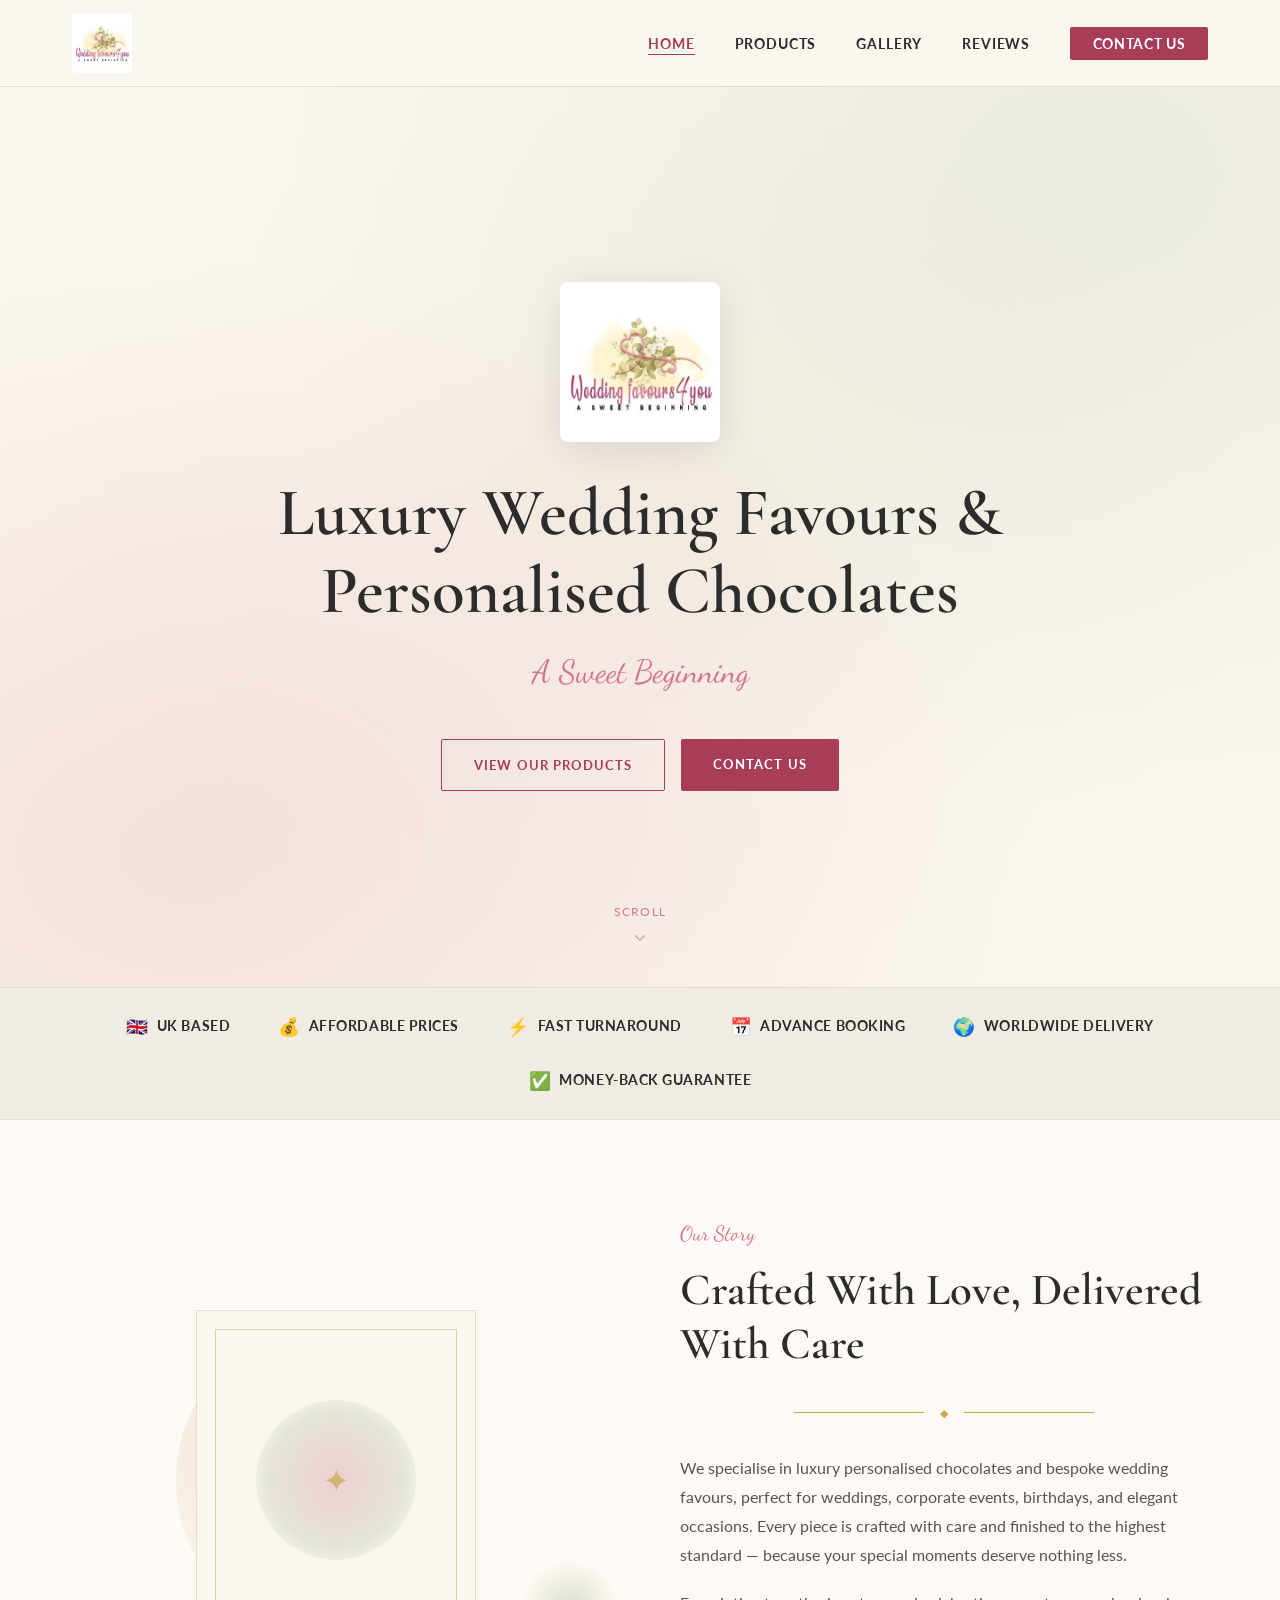
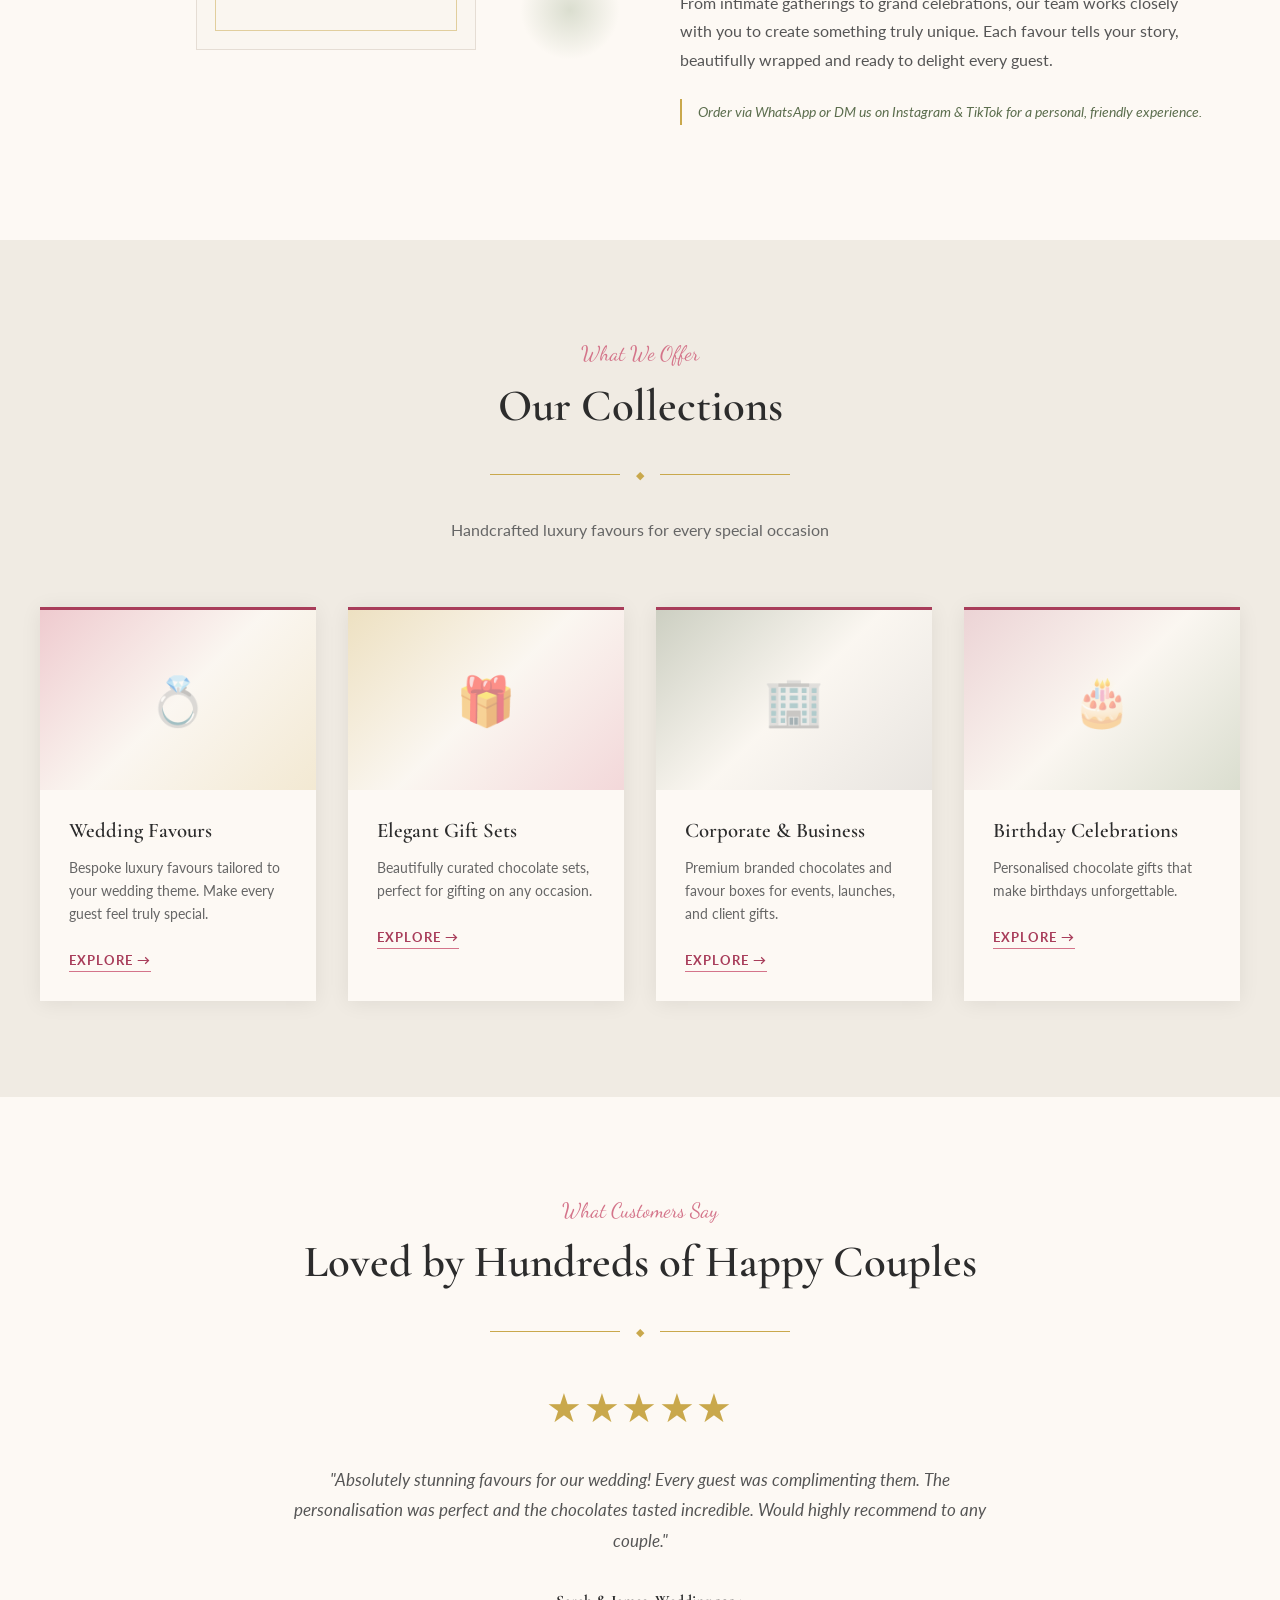
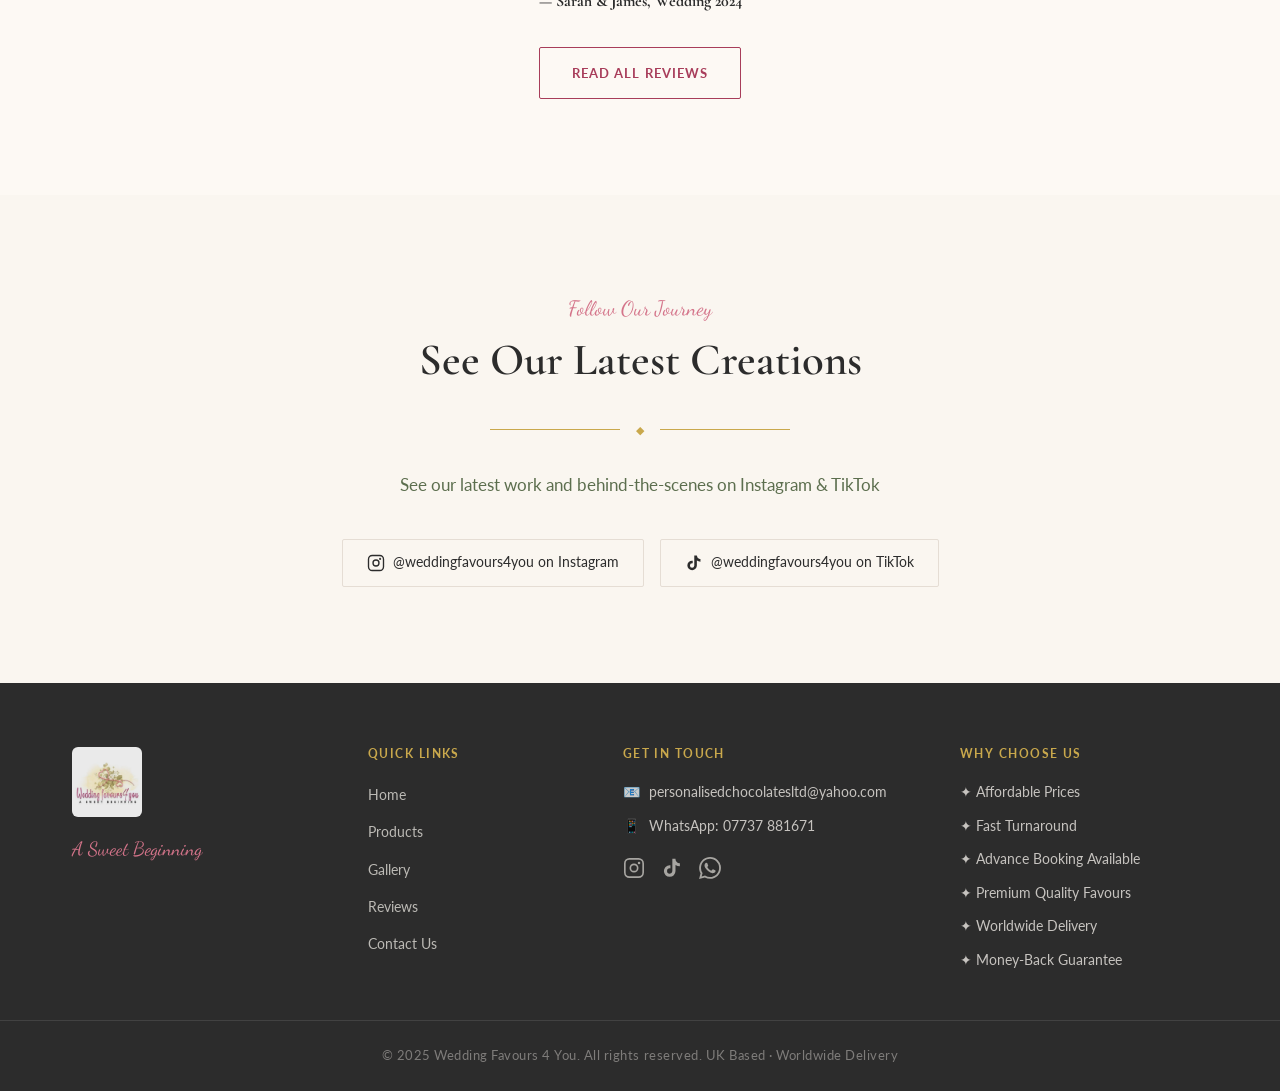
==== index.html @ 0dbe405d "Initial commit: Wedding Favours 4 You website" ====
<!DOCTYPE html>
<html lang="en">
<head>
  <meta charset="UTF-8">
  <meta name="viewport" content="width=device-width, initial-scale=1.0">
  <title>Wedding Favours 4 You — Luxury Personalised Chocolates & Wedding Favours</title>
  <meta name="description" content="Luxury personalised wedding favours and bespoke chocolates for weddings, corporate events, birthdays and special occasions. UK based, worldwide delivery.">
  <link rel="icon" href="images/logo.jpg">
  <link href="https://fonts.googleapis.com/css2?family=Cormorant+Garamond:ital,wght@0,400;0,600;0,700;1,400&family=Dancing+Script:wght@600&family=Playfair+Display:ital@1&family=Lato:wght@300;400;700&display=swap" rel="stylesheet">
  <link rel="stylesheet" href="css/styles.css">
</head>
<body>

  <!-- Navigation -->
  <header class="site-header">
    <nav class="navbar">
      <a href="index.html" class="nav-logo">
        <img src="images/logo.jpg" alt="Wedding Favours 4 You">
      </a>
      <ul class="nav-links" id="navLinks">
        <li><a href="index.html">Home</a></li>
        <li><a href="products.html">Products</a></li>
        <li><a href="gallery.html">Gallery</a></li>
        <li><a href="reviews.html">Reviews</a></li>
        <li><a href="contact.html" class="nav-cta">Contact Us</a></li>
      </ul>
      <button class="hamburger" id="hamburger" aria-label="Toggle menu">
        <span></span><span></span><span></span>
      </button>
    </nav>
  </header>

  <!-- Hero -->
  <section class="hero">
    <div class="hero-content">
      <img src="images/logo.jpg" alt="Wedding Favours 4 You" class="hero-logo">
      <h1>Luxury Wedding Favours &amp; Personalised Chocolates</h1>
      <span class="hero-tagline">A Sweet Beginning</span>
      <div class="hero-cta">
        <a href="products.html" class="btn-outline">View Our Products</a>
        <a href="contact.html" class="btn-primary">Contact Us</a>
      </div>
    </div>
    <div class="scroll-indicator">
      <span>Scroll</span>
      <svg xmlns="http://www.w3.org/2000/svg" width="18" height="18" viewBox="0 0 24 24" fill="none" stroke="currentColor" stroke-width="2" stroke-linecap="round" stroke-linejoin="round"><polyline points="6 9 12 15 18 9"/></svg>
    </div>
  </section>

  <!-- Trust Bar -->
  <div class="trust-bar">
    <div class="trust-bar-inner">
      <div class="trust-item"><span class="icon">🇬🇧</span> UK Based</div>
      <div class="trust-item"><span class="icon">💰</span> Affordable Prices</div>
      <div class="trust-item"><span class="icon">⚡</span> Fast Turnaround</div>
      <div class="trust-item"><span class="icon">📅</span> Advance Booking</div>
      <div class="trust-item"><span class="icon">🌍</span> Worldwide Delivery</div>
      <div class="trust-item"><span class="icon">✅</span> Money-Back Guarantee</div>
    </div>
  </div>

  <!-- About -->
  <section>
    <div class="about-section">
      <div class="about-grid">
        <div class="about-art animate-on-scroll">
          <div class="about-art-frame">
            <div class="about-art-inner"></div>
          </div>
          <div class="about-art-accent"></div>
        </div>
        <div class="about-text animate-on-scroll">
          <span class="section-label">Our Story</span>
          <h2>Crafted With Love, Delivered With Care</h2>
          <div class="divider"><span class="divider-diamond">◆</span></div>
          <p>We specialise in luxury personalised chocolates and bespoke wedding favours, perfect for weddings, corporate events, birthdays, and elegant occasions. Every piece is crafted with care and finished to the highest standard — because your special moments deserve nothing less.</p>
          <p>From intimate gatherings to grand celebrations, our team works closely with you to create something truly unique. Each favour tells your story, beautifully wrapped and ready to delight every guest.</p>
          <p class="order-note">Order via WhatsApp or DM us on Instagram &amp; TikTok for a personal, friendly experience.</p>
        </div>
      </div>
    </div>
  </section>

  <!-- Product Categories -->
  <section class="categories-section">
    <div class="section-header animate-on-scroll">
      <span class="section-label">What We Offer</span>
      <h2>Our Collections</h2>
      <div class="divider"><span class="divider-diamond">◆</span></div>
      <p style="color:#666; font-size:1rem; margin-top:1rem;">Handcrafted luxury favours for every special occasion</p>
    </div>
    <div class="categories-grid">
      <div class="category-card animate-on-scroll">
        <div class="category-image wedding" data-icon="💍"></div>
        <div class="category-body">
          <h3>Wedding Favours</h3>
          <p>Bespoke luxury favours tailored to your wedding theme. Make every guest feel truly special.</p>
          <a href="products.html#wedding" class="category-link">Explore &rarr;</a>
        </div>
      </div>
      <div class="category-card animate-on-scroll">
        <div class="category-image gifts" data-icon="🎁"></div>
        <div class="category-body">
          <h3>Elegant Gift Sets</h3>
          <p>Beautifully curated chocolate sets, perfect for gifting on any occasion.</p>
          <a href="products.html#gifts" class="category-link">Explore &rarr;</a>
        </div>
      </div>
      <div class="category-card animate-on-scroll">
        <div class="category-image corporate" data-icon="🏢"></div>
        <div class="category-body">
          <h3>Corporate &amp; Business</h3>
          <p>Premium branded chocolates and favour boxes for events, launches, and client gifts.</p>
          <a href="products.html#corporate" class="category-link">Explore &rarr;</a>
        </div>
      </div>
      <div class="category-card animate-on-scroll">
        <div class="category-image birthday" data-icon="🎂"></div>
        <div class="category-body">
          <h3>Birthday Celebrations</h3>
          <p>Personalised chocolate gifts that make birthdays unforgettable.</p>
          <a href="products.html#birthdays" class="category-link">Explore &rarr;</a>
        </div>
      </div>
    </div>
  </section>

  <!-- Reviews Teaser -->
  <section style="padding: 6rem 2rem; background: var(--warm-white); text-align: center;">
    <div style="max-width: 700px; margin: 0 auto;" class="animate-on-scroll">
      <span class="section-label">What Customers Say</span>
      <h2>Loved by Hundreds of Happy Couples</h2>
      <div class="divider"><span class="divider-diamond">◆</span></div>
      <div style="font-size: 2.5rem; color: var(--gold); margin: 1.5rem 0; letter-spacing: 0.1rem;">★★★★★</div>
      <p style="color: #555; font-style: italic; font-size: 1.05rem; line-height: 1.8; margin-bottom: 2rem;">"Absolutely stunning favours for our wedding! Every guest was complimenting them. The personalisation was perfect and the chocolates tasted incredible. Would highly recommend to any couple."</p>
      <p style="font-family: 'Cormorant Garamond', serif; font-weight: 700; color: var(--charcoal); margin-bottom: 2rem;">— Sarah &amp; James, Wedding 2024</p>
      <a href="reviews.html" class="btn-outline">Read All Reviews</a>
    </div>
  </section>

  <!-- Instagram CTA -->
  <section class="insta-cta animate-on-scroll">
    <span class="section-label">Follow Our Journey</span>
    <h2>See Our Latest Creations</h2>
    <div class="divider"><span class="divider-diamond">◆</span></div>
    <p>See our latest work and behind-the-scenes on Instagram &amp; TikTok</p>
    <div class="social-buttons">
      <a href="https://www.instagram.com/weddingfavours4you" target="_blank" rel="noopener" class="btn-social">
        <svg xmlns="http://www.w3.org/2000/svg" width="18" height="18" viewBox="0 0 24 24" fill="none" stroke="currentColor" stroke-width="1.8" stroke-linecap="round" stroke-linejoin="round"><rect x="2" y="2" width="20" height="20" rx="5" ry="5"/><circle cx="12" cy="12" r="4"/><circle cx="17.5" cy="6.5" r="0.5" fill="currentColor"/></svg>
        @weddingfavours4you on Instagram
      </a>
      <a href="https://www.tiktok.com/@weddingfavours4you" target="_blank" rel="noopener" class="btn-social">
        <svg xmlns="http://www.w3.org/2000/svg" width="18" height="18" viewBox="0 0 24 24" fill="currentColor"><path d="M19.59 6.69a4.83 4.83 0 0 1-3.77-4.25V2h-3.45v13.67a2.89 2.89 0 0 1-2.88 2.5 2.89 2.89 0 0 1-2.89-2.89 2.89 2.89 0 0 1 2.89-2.89c.28 0 .54.04.79.1V9.01a6.3 6.3 0 0 0-.79-.05 6.34 6.34 0 0 0-6.34 6.34 6.34 6.34 0 0 0 6.34 6.34 6.34 6.34 0 0 0 6.33-6.34V8.69a8.18 8.18 0 0 0 4.78 1.52V6.75a4.85 4.85 0 0 1-1.01-.06z"/></svg>
        @weddingfavours4you on TikTok
      </a>
    </div>
  </section>

  <!-- Footer -->
  <footer class="site-footer">
    <div class="footer-inner">
      <div class="footer-brand">
        <img src="images/logo.jpg" alt="Wedding Favours 4 You" class="footer-logo">
        <p class="footer-tagline">A Sweet Beginning</p>
      </div>
      <div class="footer-links">
        <h4>Quick Links</h4>
        <ul>
          <li><a href="index.html">Home</a></li>
          <li><a href="products.html">Products</a></li>
          <li><a href="gallery.html">Gallery</a></li>
          <li><a href="reviews.html">Reviews</a></li>
          <li><a href="contact.html">Contact Us</a></li>
        </ul>
      </div>
      <div class="footer-contact">
        <h4>Get in Touch</h4>
        <p>📧 <a href="mailto:personalisedchocolatesltd@yahoo.com">personalisedchocolatesltd@yahoo.com</a></p>
        <p>📱 <a href="https://wa.me/447737881671">WhatsApp: 07737 881671</a></p>
        <div class="footer-socials">
          <a href="https://www.instagram.com/weddingfavours4you" target="_blank" rel="noopener" aria-label="Instagram">
            <svg xmlns="http://www.w3.org/2000/svg" width="22" height="22" viewBox="0 0 24 24" fill="none" stroke="currentColor" stroke-width="1.8" stroke-linecap="round" stroke-linejoin="round"><rect x="2" y="2" width="20" height="20" rx="5" ry="5"/><circle cx="12" cy="12" r="4"/><circle cx="17.5" cy="6.5" r="0.5" fill="currentColor"/></svg>
          </a>
          <a href="https://www.tiktok.com/@weddingfavours4you" target="_blank" rel="noopener" aria-label="TikTok">
            <svg xmlns="http://www.w3.org/2000/svg" width="22" height="22" viewBox="0 0 24 24" fill="currentColor"><path d="M19.59 6.69a4.83 4.83 0 0 1-3.77-4.25V2h-3.45v13.67a2.89 2.89 0 0 1-2.88 2.5 2.89 2.89 0 0 1-2.89-2.89 2.89 2.89 0 0 1 2.89-2.89c.28 0 .54.04.79.1V9.01a6.3 6.3 0 0 0-.79-.05 6.34 6.34 0 0 0-6.34 6.34 6.34 6.34 0 0 0 6.34 6.34 6.34 6.34 0 0 0 6.33-6.34V8.69a8.18 8.18 0 0 0 4.78 1.52V6.75a4.85 4.85 0 0 1-1.01-.06z"/></svg>
          </a>
          <a href="https://wa.me/447737881671" target="_blank" rel="noopener" aria-label="WhatsApp">
            <svg xmlns="http://www.w3.org/2000/svg" width="22" height="22" viewBox="0 0 24 24" fill="currentColor"><path d="M17.472 14.382c-.297-.149-1.758-.867-2.03-.967-.273-.099-.471-.148-.67.15-.197.297-.767.966-.94 1.164-.173.199-.347.223-.644.075-.297-.15-1.255-.463-2.39-1.475-.883-.788-1.48-1.761-1.653-2.059-.173-.297-.018-.458.13-.606.134-.133.298-.347.446-.52.149-.174.198-.298.298-.497.099-.198.05-.371-.025-.52-.075-.149-.669-1.612-.916-2.207-.242-.579-.487-.5-.669-.51-.173-.008-.371-.01-.57-.01-.198 0-.52.074-.792.372-.272.297-1.04 1.016-1.04 2.479 0 1.462 1.065 2.875 1.213 3.074.149.198 2.096 3.2 5.077 4.487.709.306 1.262.489 1.694.625.712.227 1.36.195 1.871.118.571-.085 1.758-.719 2.006-1.413.248-.694.248-1.289.173-1.413-.074-.124-.272-.198-.57-.347m-5.421 7.403h-.004a9.87 9.87 0 0 1-5.031-1.378l-.361-.214-3.741.982.998-3.648-.235-.374a9.86 9.86 0 0 1-1.51-5.26c.001-5.45 4.436-9.884 9.888-9.884 2.64 0 5.122 1.03 6.988 2.898a9.825 9.825 0 0 1 2.893 6.994c-.003 5.45-4.437 9.884-9.885 9.884m8.413-18.297A11.815 11.815 0 0 0 12.05 0C5.495 0 .16 5.335.157 11.892c0 2.096.547 4.142 1.588 5.945L.057 24l6.305-1.654a11.882 11.882 0 0 0 5.683 1.448h.005c6.554 0 11.89-5.335 11.893-11.893a11.821 11.821 0 0 0-3.48-8.413z"/></svg>
          </a>
        </div>
      </div>
      <div class="footer-trust">
        <h4>Why Choose Us</h4>
        <ul>
          <li>✦ Affordable Prices</li>
          <li>✦ Fast Turnaround</li>
          <li>✦ Advance Booking Available</li>
          <li>✦ Premium Quality Favours</li>
          <li>✦ Worldwide Delivery</li>
          <li>✦ Money-Back Guarantee</li>
        </ul>
      </div>
    </div>
    <div class="footer-bottom">
      <p>&copy; 2025 Wedding Favours 4 You. All rights reserved. UK Based &middot; Worldwide Delivery</p>
    </div>
  </footer>

  <script src="js/main.js"></script>
</body>
</html>
---- css/styles.css ----
/* =============================================
   Wedding Favours 4 You — Main Stylesheet
   ============================================= */

/* --- Reset & Variables --- */
*, *::before, *::after { box-sizing: border-box; margin: 0; padding: 0; }

:root {
  --cream:      #FAF6F0;
  --warm-white: #FDF9F4;
  --blush:      #D4748A;
  --deep-rose:  #A83D5A;
  --sage:       #8A9E7A;
  --dark-sage:  #5C6E4E;
  --charcoal:   #2C2C2C;
  --gold:       #C9A84C;
  --light-grey: #F0EBE3;
  --border:     #E5DDD4;
}

html { scroll-behavior: smooth; }

body {
  font-family: 'Lato', sans-serif;
  background: var(--warm-white);
  color: var(--charcoal);
  line-height: 1.7;
  font-size: 16px;
}

img { max-width: 100%; display: block; }
a { text-decoration: none; color: inherit; }
ul { list-style: none; }
.hidden { display: none !important; }

/* --- Typography --- */
h1, h2, h3, h4 { font-family: 'Cormorant Garamond', serif; font-weight: 600; line-height: 1.2; }
h1 { font-size: clamp(2.2rem, 5vw, 3.8rem); }
h2 { font-size: clamp(1.8rem, 4vw, 2.8rem); }
h3 { font-size: clamp(1.3rem, 3vw, 1.8rem); }
h4 { font-size: 1.1rem; }

/* --- Container --- */
.container { max-width: 1200px; margin: 0 auto; padding: 0 2rem; }

/* --- Buttons --- */
.btn-primary {
  display: inline-block;
  background: var(--deep-rose);
  color: white;
  padding: 0.85rem 2rem;
  border: none;
  font-family: 'Lato', sans-serif;
  font-weight: 700;
  letter-spacing: 0.08em;
  text-transform: uppercase;
  font-size: 0.82rem;
  cursor: pointer;
  transition: all 0.3s ease;
  border-radius: 2px;
  text-decoration: none;
}
.btn-primary:hover {
  background: var(--blush);
  transform: translateY(-2px);
  box-shadow: 0 6px 20px rgba(168,61,90,0.25);
}
.btn-outline {
  display: inline-block;
  background: transparent;
  color: var(--deep-rose);
  border: 1.5px solid var(--deep-rose);
  padding: 0.85rem 2rem;
  font-family: 'Lato', sans-serif;
  font-weight: 700;
  letter-spacing: 0.08em;
  text-transform: uppercase;
  font-size: 0.82rem;
  cursor: pointer;
  transition: all 0.3s ease;
  border-radius: 2px;
  text-decoration: none;
}
.btn-outline:hover {
  background: var(--deep-rose);
  color: white;
  transform: translateY(-2px);
  box-shadow: 0 6px 20px rgba(168,61,90,0.2);
}
.btn-whatsapp {
  display: inline-flex;
  align-items: center;
  gap: 0.6rem;
  background: #25D366;
  color: white;
  padding: 0.85rem 2rem;
  font-family: 'Lato', sans-serif;
  font-weight: 700;
  letter-spacing: 0.05em;
  font-size: 0.9rem;
  cursor: pointer;
  transition: all 0.3s ease;
  border-radius: 2px;
  text-decoration: none;
}
.btn-whatsapp:hover {
  background: #1ebe5b;
  transform: translateY(-2px);
  box-shadow: 0 6px 20px rgba(37,211,102,0.3);
}
.btn-social {
  display: inline-flex;
  align-items: center;
  gap: 0.5rem;
  background: transparent;
  color: var(--charcoal);
  border: 1.5px solid var(--border);
  padding: 0.7rem 1.5rem;
  font-family: 'Lato', sans-serif;
  font-size: 0.85rem;
  cursor: pointer;
  transition: all 0.3s ease;
  border-radius: 2px;
}
.btn-social:hover {
  border-color: var(--blush);
  color: var(--deep-rose);
  transform: translateY(-2px);
}

/* --- Divider --- */
.divider {
  display: flex;
  align-items: center;
  gap: 1rem;
  margin: 2rem auto;
  max-width: 300px;
}
.divider::before, .divider::after {
  content: '';
  flex: 1;
  height: 1px;
  background: var(--gold);
}
.divider::after { content: ''; }
.divider-diamond {
  color: var(--gold);
  font-size: 0.7rem;
}

/* --- Navigation --- */
.site-header {
  position: sticky;
  top: 0;
  z-index: 1000;
  background: rgba(250, 246, 240, 0.96);
  backdrop-filter: blur(8px);
  -webkit-backdrop-filter: blur(8px);
  border-bottom: 1px solid var(--border);
  transition: padding 0.3s ease, box-shadow 0.3s ease;
}
.site-header.scrolled {
  box-shadow: 0 2px 20px rgba(0,0,0,0.08);
}
.site-header.scrolled .nav-logo img {
  max-height: 46px;
}
.navbar {
  display: flex;
  align-items: center;
  justify-content: space-between;
  max-width: 1200px;
  margin: 0 auto;
  padding: 0.8rem 2rem;
}
.nav-logo img {
  max-height: 60px;
  width: auto;
  transition: max-height 0.3s ease;
  border-radius: 4px;
}
.nav-links {
  display: flex;
  align-items: center;
  gap: 2.5rem;
}
.nav-links li a {
  font-family: 'Lato', sans-serif;
  font-size: 0.88rem;
  font-weight: 700;
  letter-spacing: 0.06em;
  text-transform: uppercase;
  color: var(--charcoal);
  transition: color 0.2s ease;
  position: relative;
}
.nav-links li a::after {
  content: '';
  position: absolute;
  bottom: -3px;
  left: 0;
  width: 0;
  height: 1px;
  background: var(--deep-rose);
  transition: width 0.25s ease;
}
.nav-links li a:hover::after,
.nav-links li a.active::after { width: 100%; }
.nav-links li a:hover,
.nav-links li a.active { color: var(--deep-rose); }
.nav-cta {
  background: var(--deep-rose) !important;
  color: white !important;
  padding: 0.5rem 1.4rem !important;
  border-radius: 2px !important;
  font-weight: 700 !important;
  letter-spacing: 0.05em !important;
  transition: background 0.3s ease, transform 0.2s ease !important;
}
.nav-cta:hover {
  background: var(--blush) !important;
  transform: translateY(-1px) !important;
}
.nav-cta::after { display: none !important; }

/* Hamburger */
.hamburger {
  display: none;
  flex-direction: column;
  gap: 5px;
  background: none;
  border: none;
  cursor: pointer;
  padding: 0.3rem;
  z-index: 1100;
}
.hamburger span {
  display: block;
  width: 24px;
  height: 2px;
  background: var(--charcoal);
  transition: all 0.3s ease;
  transform-origin: center;
}
.hamburger.is-open span:nth-child(1) { transform: translateY(7px) rotate(45deg); }
.hamburger.is-open span:nth-child(2) { opacity: 0; transform: scaleX(0); }
.hamburger.is-open span:nth-child(3) { transform: translateY(-7px) rotate(-45deg); }

/* --- Scroll Animation --- */
.animate-on-scroll {
  opacity: 0;
  transform: translateY(28px);
  transition: opacity 0.65s ease, transform 0.65s ease;
}
.animate-on-scroll.visible {
  opacity: 1;
  transform: translateY(0);
}

/* --- Page Hero (slim banner) --- */
.page-hero {
  padding: 5rem 2rem;
  background: var(--light-grey);
  text-align: center;
  border-bottom: 1px solid var(--border);
  position: relative;
  overflow: hidden;
}
.page-hero::before {
  content: '';
  position: absolute;
  inset: 0;
  background:
    radial-gradient(ellipse at 20% 80%, rgba(212,116,138,0.12) 0%, transparent 60%),
    radial-gradient(ellipse at 80% 20%, rgba(138,158,122,0.1) 0%, transparent 60%);
  pointer-events: none;
}
.page-hero h1 {
  font-family: 'Cormorant Garamond', serif;
  font-size: clamp(2rem, 5vw, 3.5rem);
  color: var(--charcoal);
  position: relative;
}
.page-hero p {
  font-family: 'Lato', sans-serif;
  color: var(--dark-sage);
  font-size: 1.1rem;
  margin-top: 0.6rem;
  position: relative;
}
.page-hero.dark-hero {
  background: var(--deep-rose);
}
.page-hero.dark-hero h1,
.page-hero.dark-hero p { color: var(--cream); }
.page-hero.dark-hero::before {
  background:
    radial-gradient(ellipse at 20% 80%, rgba(255,255,255,0.08) 0%, transparent 60%),
    radial-gradient(ellipse at 80% 20%, rgba(255,255,255,0.06) 0%, transparent 60%);
}

/* =============================================
   HOME PAGE
   ============================================= */

/* Hero */
.hero {
  min-height: 100vh;
  display: flex;
  align-items: center;
  justify-content: center;
  text-align: center;
  position: relative;
  overflow: hidden;
  background: var(--cream);
  padding: 2rem;
}
.hero::before {
  content: '';
  position: absolute;
  inset: 0;
  background:
    radial-gradient(ellipse at 15% 85%, rgba(212,116,138,0.18) 0%, transparent 55%),
    radial-gradient(ellipse at 85% 10%, rgba(138,158,122,0.14) 0%, transparent 55%),
    radial-gradient(ellipse at 50% 50%, rgba(201,168,76,0.05) 0%, transparent 70%);
  pointer-events: none;
}
.hero-content {
  position: relative;
  z-index: 1;
  max-width: 760px;
}
.hero-logo {
  width: 160px;
  height: auto;
  margin: 0 auto 2rem;
  border-radius: 8px;
  box-shadow: 0 8px 40px rgba(0,0,0,0.1);
}
.hero h1 {
  font-family: 'Cormorant Garamond', serif;
  font-size: clamp(2.4rem, 6vw, 4.2rem);
  color: var(--charcoal);
  line-height: 1.15;
  margin-bottom: 1rem;
}
.hero-tagline {
  font-family: 'Dancing Script', cursive;
  font-size: clamp(1.4rem, 3vw, 2rem);
  color: var(--blush);
  margin-bottom: 2.5rem;
  display: block;
}
.hero-cta {
  display: flex;
  gap: 1rem;
  justify-content: center;
  flex-wrap: wrap;
}
.scroll-indicator {
  position: absolute;
  bottom: 2.5rem;
  left: 50%;
  transform: translateX(-50%);
  display: flex;
  flex-direction: column;
  align-items: center;
  gap: 0.4rem;
  color: var(--blush);
  font-size: 0.75rem;
  letter-spacing: 0.1em;
  text-transform: uppercase;
  animation: bounce 2s infinite;
  font-family: 'Lato', sans-serif;
}
.scroll-indicator svg { opacity: 0.6; }
@keyframes bounce {
  0%, 100% { transform: translateX(-50%) translateY(0); }
  50% { transform: translateX(-50%) translateY(6px); }
}

/* Trust Bar */
.trust-bar {
  background: var(--light-grey);
  border-top: 1px solid var(--border);
  border-bottom: 1px solid var(--border);
  padding: 1.5rem 2rem;
}
.trust-bar-inner {
  max-width: 1200px;
  margin: 0 auto;
  display: flex;
  justify-content: center;
  flex-wrap: wrap;
  gap: 1.5rem 3rem;
}
.trust-item {
  display: flex;
  align-items: center;
  gap: 0.5rem;
  font-family: 'Lato', sans-serif;
  font-size: 0.85rem;
  font-weight: 700;
  letter-spacing: 0.04em;
  color: var(--charcoal);
  text-transform: uppercase;
}
.trust-item span.icon { font-size: 1.1rem; }

/* About / Intro */
.about-section {
  padding: 6rem 2rem;
  max-width: 1200px;
  margin: 0 auto;
}
.about-grid {
  display: grid;
  grid-template-columns: 1fr 1fr;
  gap: 5rem;
  align-items: center;
}
.about-art {
  position: relative;
  height: 420px;
  display: flex;
  align-items: center;
  justify-content: center;
}
.about-art::before {
  content: '';
  position: absolute;
  width: 320px;
  height: 320px;
  border-radius: 50%;
  background: radial-gradient(circle at 35% 40%, rgba(212,116,138,0.22) 0%, rgba(201,168,76,0.08) 50%, transparent 70%);
  top: 50%;
  left: 50%;
  transform: translate(-50%, -50%);
}
.about-art-frame {
  width: 280px;
  height: 340px;
  border: 1.5px solid var(--border);
  position: relative;
  background: var(--cream);
}
.about-art-frame::before {
  content: '';
  position: absolute;
  inset: 18px;
  border: 1px solid var(--gold);
  opacity: 0.5;
}
.about-art-inner {
  position: absolute;
  inset: 0;
  display: flex;
  align-items: center;
  justify-content: center;
  overflow: hidden;
}
.about-art-inner::before {
  content: '';
  position: absolute;
  width: 160px;
  height: 160px;
  border-radius: 50%;
  background: radial-gradient(circle, rgba(212,116,138,0.3) 0%, rgba(138,158,122,0.2) 60%, transparent 80%);
}
.about-art-inner::after {
  content: '✦';
  font-size: 2rem;
  color: var(--gold);
  opacity: 0.7;
  position: relative;
  z-index: 1;
}
.about-art-accent {
  position: absolute;
  bottom: 30px;
  right: -20px;
  width: 100px;
  height: 100px;
  border-radius: 50%;
  background: radial-gradient(circle, rgba(138,158,122,0.3) 0%, transparent 70%);
}
.about-text .section-label {
  display: block;
  font-family: 'Dancing Script', cursive;
  color: var(--blush);
  font-size: 1.3rem;
  margin-bottom: 0.75rem;
}
.about-text h2 { margin-bottom: 1.5rem; color: var(--charcoal); }
.about-text p { color: #555; line-height: 1.8; margin-bottom: 1.2rem; }
.about-text .order-note {
  font-size: 0.9rem;
  color: var(--dark-sage);
  font-style: italic;
  border-left: 2px solid var(--gold);
  padding-left: 1rem;
  margin-top: 1.5rem;
}

/* Product Categories */
.categories-section {
  background: var(--light-grey);
  padding: 6rem 2rem;
}
.categories-section .section-header {
  text-align: center;
  max-width: 600px;
  margin: 0 auto 4rem;
}
.section-label {
  display: block;
  font-family: 'Dancing Script', cursive;
  color: var(--blush);
  font-size: 1.3rem;
  margin-bottom: 0.5rem;
}
.categories-grid {
  display: grid;
  grid-template-columns: repeat(4, 1fr);
  gap: 2rem;
  max-width: 1200px;
  margin: 0 auto;
}
.category-card {
  background: var(--warm-white);
  border-top: 3px solid var(--deep-rose);
  padding: 0;
  transition: transform 0.3s ease, box-shadow 0.3s ease;
  overflow: hidden;
  box-shadow: 0 2px 20px rgba(0,0,0,0.07);
}
.category-card:hover {
  transform: translateY(-6px);
  box-shadow: 0 12px 40px rgba(0,0,0,0.12);
}
.category-image {
  height: 180px;
  position: relative;
  overflow: hidden;
}
.category-image.wedding {
  background: linear-gradient(135deg, rgba(212,116,138,0.35) 0%, rgba(250,246,240,0.8) 50%, rgba(201,168,76,0.2) 100%);
}
.category-image.gifts {
  background: linear-gradient(135deg, rgba(201,168,76,0.3) 0%, rgba(250,246,240,0.8) 50%, rgba(212,116,138,0.25) 100%);
}
.category-image.corporate {
  background: linear-gradient(135deg, rgba(92,110,78,0.3) 0%, rgba(250,246,240,0.8) 50%, rgba(44,44,44,0.1) 100%);
}
.category-image.birthday {
  background: linear-gradient(135deg, rgba(168,61,90,0.2) 0%, rgba(250,246,240,0.8) 50%, rgba(138,158,122,0.3) 100%);
}
.category-image::after {
  content: attr(data-icon);
  position: absolute;
  top: 50%;
  left: 50%;
  transform: translate(-50%, -50%);
  font-size: 3rem;
  opacity: 0.5;
}
.category-body { padding: 1.8rem; }
.category-body h3 {
  margin-bottom: 0.75rem;
  color: var(--charcoal);
  font-size: 1.3rem;
}
.category-body p {
  color: #666;
  font-size: 0.9rem;
  line-height: 1.6;
  margin-bottom: 1.2rem;
}
.category-link {
  font-family: 'Lato', sans-serif;
  font-size: 0.8rem;
  font-weight: 700;
  letter-spacing: 0.08em;
  text-transform: uppercase;
  color: var(--deep-rose);
  border-bottom: 1px solid var(--blush);
  transition: color 0.2s ease, border-color 0.2s ease;
  display: inline-block;
}
.category-link:hover { color: var(--blush); border-color: var(--deep-rose); }

/* Instagram CTA */
.insta-cta {
  padding: 6rem 2rem;
  text-align: center;
  background: var(--cream);
}
.insta-cta h2 { margin-bottom: 0.75rem; }
.insta-cta p { color: var(--dark-sage); margin-bottom: 2.5rem; font-size: 1.05rem; }
.social-buttons { display: flex; gap: 1rem; justify-content: center; flex-wrap: wrap; }

/* =============================================
   PRODUCTS PAGE
   ============================================= */
.product-section {
  padding: 6rem 2rem;
  max-width: 1200px;
  margin: 0 auto;
}
.product-section:nth-child(even) { background: var(--light-grey); max-width: none; }
.product-section:nth-child(even) .product-inner { max-width: 1200px; margin: 0 auto; }
.product-inner {
  display: grid;
  grid-template-columns: 1fr 1fr;
  gap: 5rem;
  align-items: center;
}
.product-section:nth-child(even) .product-inner { direction: rtl; }
.product-section:nth-child(even) .product-inner > * { direction: ltr; }
.product-image-block {
  position: relative;
  height: 420px;
}
.product-image-block .img-frame {
  width: 100%;
  height: 100%;
  position: relative;
  overflow: hidden;
}
.product-image-block .img-frame::before {
  content: '';
  position: absolute;
  inset: 0;
}
.product-image-block.wedding .img-frame::before {
  background: linear-gradient(145deg, rgba(212,116,138,0.3) 0%, rgba(250,246,240,0.6) 40%, rgba(201,168,76,0.2) 100%);
}
.product-image-block.gifts .img-frame::before {
  background: linear-gradient(145deg, rgba(201,168,76,0.3) 0%, rgba(250,246,240,0.6) 40%, rgba(212,116,138,0.2) 100%);
}
.product-image-block.corporate .img-frame::before {
  background: linear-gradient(145deg, rgba(44,44,44,0.15) 0%, rgba(92,110,78,0.3) 50%, rgba(250,246,240,0.6) 100%);
}
.product-image-block.birthday .img-frame::before {
  background: linear-gradient(145deg, rgba(168,61,90,0.25) 0%, rgba(250,246,240,0.6) 40%, rgba(138,158,122,0.25) 100%);
}
.product-image-block .img-icon {
  position: absolute;
  top: 50%;
  left: 50%;
  transform: translate(-50%, -50%);
  font-size: 5rem;
  opacity: 0.35;
  z-index: 1;
}
.product-image-block .img-accent {
  position: absolute;
  bottom: -12px;
  right: -12px;
  width: 80px;
  height: 80px;
  border: 1.5px solid var(--gold);
  z-index: 0;
}
.product-text .category-badge {
  display: inline-block;
  background: var(--light-grey);
  color: var(--dark-sage);
  font-family: 'Lato', sans-serif;
  font-size: 0.75rem;
  letter-spacing: 0.1em;
  text-transform: uppercase;
  padding: 0.3rem 0.8rem;
  border-radius: 2px;
  margin-bottom: 1rem;
}
.product-text h2 { margin-bottom: 1.5rem; }
.product-text p { color: #555; line-height: 1.85; margin-bottom: 2rem; }
.features-list { display: flex; flex-direction: column; gap: 0.6rem; }
.features-list li {
  font-family: 'Lato', sans-serif;
  font-size: 0.9rem;
  color: var(--charcoal);
  display: flex;
  align-items: center;
  gap: 0.7rem;
}
.features-list li::before {
  content: '✦';
  color: var(--gold);
  font-size: 0.65rem;
  flex-shrink: 0;
}

/* Products CTA Strip */
.products-cta-strip {
  background: var(--deep-rose);
  padding: 4rem 2rem;
  text-align: center;
  color: white;
}
.products-cta-strip h2 {
  color: white;
  margin-bottom: 0.6rem;
  font-size: clamp(1.6rem, 4vw, 2.4rem);
}
.products-cta-strip p { color: rgba(255,255,255,0.85); margin-bottom: 2rem; }
.products-cta-strip .btn-row { display: flex; gap: 1rem; justify-content: center; flex-wrap: wrap; }
.products-cta-strip .btn-outline {
  color: white;
  border-color: white;
}
.products-cta-strip .btn-outline:hover {
  background: white;
  color: var(--deep-rose);
}

/* =============================================
   GALLERY PAGE
   ============================================= */
.gallery-filters {
  padding: 2.5rem 2rem 0;
  max-width: 1200px;
  margin: 0 auto;
  display: flex;
  gap: 0.75rem;
  flex-wrap: wrap;
}
.filter-btn {
  background: transparent;
  border: 1.5px solid var(--border);
  color: var(--charcoal);
  font-family: 'Lato', sans-serif;
  font-size: 0.82rem;
  font-weight: 700;
  letter-spacing: 0.07em;
  text-transform: uppercase;
  padding: 0.55rem 1.3rem;
  cursor: pointer;
  transition: all 0.25s ease;
  border-radius: 2px;
}
.filter-btn:hover, .filter-btn.active {
  background: var(--deep-rose);
  border-color: var(--deep-rose);
  color: white;
}
.gallery-grid-wrapper {
  padding: 3rem 2rem 5rem;
  max-width: 1200px;
  margin: 0 auto;
}
.gallery-grid {
  display: grid;
  grid-template-columns: repeat(3, 1fr);
  gap: 1.5rem;
}
.gallery-card {
  position: relative;
  overflow: hidden;
  box-shadow: 0 2px 16px rgba(0,0,0,0.08);
  transition: transform 0.3s ease, box-shadow 0.3s ease;
  cursor: pointer;
  border-radius: 2px;
}
.gallery-card:hover { transform: translateY(-4px); box-shadow: 0 12px 36px rgba(0,0,0,0.15); }
.gallery-card-image {
  height: 260px;
  position: relative;
  overflow: hidden;
}
.gallery-card-image::after {
  content: '';
  position: absolute;
  inset: 0;
  background: rgba(44,44,44,0);
  transition: background 0.3s ease;
}
.gallery-card:hover .gallery-card-image::after {
  background: rgba(44,44,44,0.45);
}
.gallery-card-overlay {
  position: absolute;
  inset: 0;
  display: flex;
  align-items: center;
  justify-content: center;
  opacity: 0;
  transition: opacity 0.3s ease;
  z-index: 2;
}
.gallery-card:hover .gallery-card-overlay { opacity: 1; }
.gallery-card-overlay span {
  color: white;
  font-family: 'Lato', sans-serif;
  font-size: 0.8rem;
  font-weight: 700;
  letter-spacing: 0.1em;
  text-transform: uppercase;
  background: rgba(168,61,90,0.85);
  padding: 0.5rem 1.2rem;
  border-radius: 2px;
}
.gallery-card-caption {
  padding: 1rem 1.2rem;
  background: white;
  border-top: 2px solid var(--border);
}
.gallery-card-caption p {
  font-family: 'Lato', sans-serif;
  font-size: 0.85rem;
  color: var(--charcoal);
  font-weight: 600;
  margin-bottom: 0.15rem;
}
.gallery-card-caption span {
  font-size: 0.75rem;
  color: var(--dark-sage);
  text-transform: uppercase;
  letter-spacing: 0.06em;
}
.gallery-hidden { display: none !important; }
.gallery-note {
  text-align: center;
  padding: 2rem;
  color: var(--dark-sage);
  font-style: italic;
  font-size: 0.95rem;
  border-top: 1px solid var(--border);
  margin-top: 1rem;
}

/* Gallery card colour variants */
.g-blush-gold { background: linear-gradient(135deg, #f5dde2 0%, #fdf9f4 45%, #f5edcc 100%); }
.g-sage-cream { background: linear-gradient(145deg, #d8e5cf 0%, #faf6f0 50%, #f0ebe3 100%); }
.g-rose-ivory { background: linear-gradient(120deg, #e8b4be 0%, #fdf9f4 55%, #f5dde2 100%); }
.g-gold-white { background: linear-gradient(160deg, #f5edcc 0%, #fdf9f4 50%, #e5ddd4 100%); }
.g-charcoal-blush { background: linear-gradient(135deg, #e0d3c8 0%, #faf6f0 50%, #e8b4be 100%); }
.g-sage-gold { background: linear-gradient(145deg, #c8d9be 0%, #faf6f0 50%, #f0e8c8 100%); }
.g-deep-rose { background: linear-gradient(120deg, #d4748a 0%, #fdf9f4 60%, #c9a84c 100%); opacity: 0.7; }
.g-mint-ivory { background: linear-gradient(135deg, #c8dfd0 0%, #fdf9f4 50%, #f5dde2 100%); }
.g-champagne { background: linear-gradient(160deg, #f0e8c8 0%, #fdf9f4 50%, #e8b4be 100%); }
.g-berry { background: linear-gradient(135deg, #c8a8b8 0%, #fdf9f4 50%, #d8c8e8 100%); }
.g-forest-gold { background: linear-gradient(145deg, #8a9e7a 0%, #faf6f0 60%, #f5edcc 100%); opacity: 0.7; }
.g-ivory-rose { background: linear-gradient(120deg, #fdf9f4 0%, #f5dde2 60%, #faf6f0 100%); }

/* =============================================
   REVIEWS PAGE
   ============================================= */
.reviews-summary {
  text-align: center;
  padding: 4rem 2rem 2rem;
}
.star-rating-big {
  font-size: 3rem;
  color: var(--gold);
  letter-spacing: 0.1rem;
  margin-bottom: 0.5rem;
}
.rating-score {
  font-family: 'Cormorant Garamond', serif;
  font-size: 2.5rem;
  color: var(--charcoal);
  font-weight: 700;
}
.rating-score span { font-size: 1.2rem; color: #888; font-weight: 400; margin-left: 0.3rem; }
.rating-note { color: var(--dark-sage); font-size: 0.9rem; margin-top: 0.3rem; }

.reviews-grid-wrapper {
  padding: 3rem 2rem 5rem;
  max-width: 1200px;
  margin: 0 auto;
}
.reviews-grid {
  display: grid;
  grid-template-columns: repeat(2, 1fr);
  gap: 2rem;
}
.review-card {
  background: white;
  border-left: 3px solid var(--blush);
  padding: 2rem 2rem 2rem 1.8rem;
  box-shadow: 0 2px 20px rgba(0,0,0,0.06);
  transition: transform 0.3s ease, box-shadow 0.3s ease;
  position: relative;
}
.review-card:hover {
  transform: translateY(-4px);
  box-shadow: 0 10px 36px rgba(0,0,0,0.1);
}
.review-stars {
  color: var(--gold);
  font-size: 1rem;
  letter-spacing: 0.1rem;
  margin-bottom: 1rem;
}
.review-quote {
  font-style: italic;
  color: #555;
  line-height: 1.8;
  margin-bottom: 1.2rem;
  font-size: 0.95rem;
}
.review-quote::before { content: '\201C'; font-size: 1.5em; color: var(--blush); line-height: 0; vertical-align: -0.4em; margin-right: 2px; }
.review-quote::after { content: '\201D'; font-size: 1.5em; color: var(--blush); line-height: 0; vertical-align: -0.4em; margin-left: 2px; }
.review-author {
  font-family: 'Cormorant Garamond', serif;
  font-weight: 700;
  font-size: 1.05rem;
  color: var(--charcoal);
}
.reviews-cta {
  text-align: center;
  padding: 4rem 2rem;
  background: var(--light-grey);
  border-top: 1px solid var(--border);
}
.reviews-cta p { color: var(--dark-sage); margin-bottom: 1.5rem; font-size: 1.05rem; }

/* =============================================
   CONTACT PAGE
   ============================================= */
.contact-section {
  padding: 5rem 2rem;
  max-width: 1200px;
  margin: 0 auto;
}
.contact-grid {
  display: grid;
  grid-template-columns: 1fr 1.6fr;
  gap: 5rem;
  align-items: start;
}
.contact-info h2 {
  margin-bottom: 2rem;
  font-size: 2rem;
}
.contact-detail {
  display: flex;
  flex-direction: column;
  gap: 1.8rem;
  margin-bottom: 2.5rem;
}
.contact-item {
  display: flex;
  gap: 1rem;
  align-items: flex-start;
}
.contact-item .contact-icon {
  font-size: 1.4rem;
  flex-shrink: 0;
  margin-top: 0.1rem;
}
.contact-item-text h4 {
  font-family: 'Lato', sans-serif;
  font-size: 0.75rem;
  letter-spacing: 0.1em;
  text-transform: uppercase;
  color: var(--dark-sage);
  margin-bottom: 0.3rem;
  font-weight: 700;
}
.contact-item-text p, .contact-item-text a {
  color: var(--charcoal);
  font-size: 0.95rem;
  line-height: 1.5;
}
.contact-item-text a:hover { color: var(--deep-rose); }
.contact-item-text .sub-note {
  font-size: 0.8rem;
  color: #888;
  margin-top: 0.2rem;
}

/* Form */
.contact-form-wrapper h2 { margin-bottom: 2rem; font-size: 2rem; }
.form-group {
  margin-bottom: 1.5rem;
}
.form-group label {
  display: block;
  font-family: 'Lato', sans-serif;
  font-size: 0.8rem;
  font-weight: 700;
  letter-spacing: 0.06em;
  text-transform: uppercase;
  color: var(--charcoal);
  margin-bottom: 0.5rem;
}
.form-group input,
.form-group select,
.form-group textarea {
  border: 1px solid var(--border);
  padding: 0.9rem 1rem;
  width: 100%;
  font-family: 'Lato', sans-serif;
  font-size: 0.95rem;
  background: white;
  border-radius: 2px;
  transition: border-color 0.2s ease, box-shadow 0.2s ease;
  color: var(--charcoal);
  appearance: none;
  -webkit-appearance: none;
}
.form-group input:focus,
.form-group select:focus,
.form-group textarea:focus {
  border-color: var(--blush);
  outline: none;
  box-shadow: 0 0 0 3px rgba(212,116,138,0.1);
}
.form-group textarea { resize: vertical; min-height: 130px; }
.form-group select {
  background-image: url("data:image/svg+xml,%3Csvg xmlns='http://www.w3.org/2000/svg' width='12' height='8' viewBox='0 0 12 8'%3E%3Cpath d='M1 1l5 5 5-5' stroke='%23888' stroke-width='1.5' fill='none' stroke-linecap='round'/%3E%3C/svg%3E");
  background-repeat: no-repeat;
  background-position: right 1rem center;
  padding-right: 2.5rem;
  cursor: pointer;
}
.btn-submit {
  background: var(--deep-rose);
  color: white;
  padding: 1rem 2.5rem;
  border: none;
  font-family: 'Lato', sans-serif;
  font-weight: 700;
  letter-spacing: 0.1em;
  text-transform: uppercase;
  font-size: 0.88rem;
  cursor: pointer;
  transition: all 0.3s ease;
  border-radius: 2px;
  width: 100%;
  margin-top: 0.5rem;
}
.btn-submit:hover {
  background: var(--blush);
  transform: translateY(-2px);
  box-shadow: 0 6px 20px rgba(168,61,90,0.25);
}
.form-success {
  text-align: center;
  padding: 3rem 2rem;
  background: white;
  box-shadow: 0 2px 20px rgba(0,0,0,0.07);
}
.success-icon {
  font-size: 3rem;
  color: var(--gold);
  margin-bottom: 1rem;
}
.form-success h3 {
  font-size: 2rem;
  margin-bottom: 0.75rem;
  color: var(--charcoal);
}
.form-success p {
  color: var(--dark-sage);
  margin-bottom: 2rem;
  font-size: 1.05rem;
}
.p-hidden { display: none; }

/* =============================================
   FOOTER
   ============================================= */
.site-footer {
  background: var(--charcoal);
  color: var(--cream);
  padding-top: 4rem;
}
.footer-inner {
  max-width: 1200px;
  margin: 0 auto;
  padding: 0 2rem 3rem;
  display: grid;
  grid-template-columns: 1.2fr 1fr 1.4fr 1.2fr;
  gap: 3rem;
}
.footer-brand .footer-logo {
  max-height: 70px;
  width: auto;
  margin-bottom: 1rem;
  border-radius: 6px;
  opacity: 0.9;
}
.footer-tagline {
  font-family: 'Dancing Script', cursive;
  font-size: 1.2rem;
  color: var(--blush);
}
.footer-links h4, .footer-contact h4, .footer-trust h4 {
  font-family: 'Lato', sans-serif;
  font-size: 0.75rem;
  letter-spacing: 0.12em;
  text-transform: uppercase;
  color: var(--gold);
  margin-bottom: 1.2rem;
  font-weight: 700;
}
.footer-links ul { display: flex; flex-direction: column; gap: 0.6rem; }
.footer-links ul li a {
  color: rgba(250,246,240,0.7);
  font-size: 0.9rem;
  transition: color 0.2s ease;
}
.footer-links ul li a:hover { color: var(--blush); }
.footer-contact p {
  color: rgba(250,246,240,0.75);
  font-size: 0.88rem;
  margin-bottom: 0.6rem;
  display: flex;
  align-items: center;
  gap: 0.5rem;
}
.footer-contact a { color: rgba(250,246,240,0.75); transition: color 0.2s ease; }
.footer-contact a:hover { color: var(--blush); }
.footer-socials {
  display: flex;
  gap: 1rem;
  margin-top: 1.2rem;
}
.footer-socials a {
  color: rgba(250,246,240,0.6);
  transition: color 0.3s ease, transform 0.2s ease;
  display: flex;
  align-items: center;
}
.footer-socials a:hover {
  color: var(--blush);
  transform: translateY(-2px);
}
.footer-trust ul { display: flex; flex-direction: column; gap: 0.6rem; }
.footer-trust ul li {
  color: rgba(250,246,240,0.75);
  font-size: 0.88rem;
}
.footer-bottom {
  border-top: 1px solid rgba(255,255,255,0.1);
  padding: 1.5rem 2rem;
  text-align: center;
}
.footer-bottom p {
  color: rgba(250,246,240,0.4);
  font-size: 0.8rem;
  letter-spacing: 0.04em;
}

/* =============================================
   RESPONSIVE
   ============================================= */
@media (max-width: 1024px) {
  .categories-grid { grid-template-columns: repeat(2, 1fr); }
  .footer-inner { grid-template-columns: 1fr 1fr; gap: 2.5rem; }
}

@media (max-width: 768px) {
  .hamburger { display: flex; }
  .nav-links {
    display: none;
    position: fixed;
    top: 0;
    left: 0;
    right: 0;
    bottom: 0;
    background: var(--cream);
    flex-direction: column;
    align-items: center;
    justify-content: center;
    gap: 2.5rem;
    z-index: 999;
    padding: 2rem;
  }
  .nav-links.nav-open { display: flex; }
  .nav-links li a {
    font-size: 1.2rem;
    letter-spacing: 0.08em;
  }
  .nav-cta { padding: 0.7rem 2rem !important; }

  .about-grid,
  .product-inner,
  .contact-grid { grid-template-columns: 1fr; gap: 2.5rem; }
  .product-section:nth-child(even) .product-inner { direction: ltr; }
  .about-art { height: 260px; }
  .product-image-block { height: 280px; }
  .categories-grid { grid-template-columns: repeat(2, 1fr); }
  .reviews-grid { grid-template-columns: 1fr; }
  .gallery-grid { grid-template-columns: repeat(2, 1fr); }
  .footer-inner { grid-template-columns: 1fr 1fr; gap: 2rem; }

  section, .about-section, .categories-section, .product-section,
  .gallery-grid-wrapper, .reviews-grid-wrapper, .contact-section,
  .insta-cta { padding-left: 1.5rem; padding-right: 1.5rem; }
}

@media (max-width: 480px) {
  .categories-grid { grid-template-columns: 1fr; }
  .gallery-grid { grid-template-columns: 1fr; }
  .footer-inner { grid-template-columns: 1fr; }
  .trust-bar-inner { justify-content: flex-start; overflow-x: auto; flex-wrap: nowrap; padding-bottom: 0.5rem; }
  .hero-cta { flex-direction: column; align-items: center; }
  .hero-cta .btn-primary, .hero-cta .btn-outline { width: 100%; max-width: 300px; text-align: center; }
  .social-buttons { flex-direction: column; align-items: center; }
  .products-cta-strip .btn-row { flex-direction: column; align-items: center; }
}
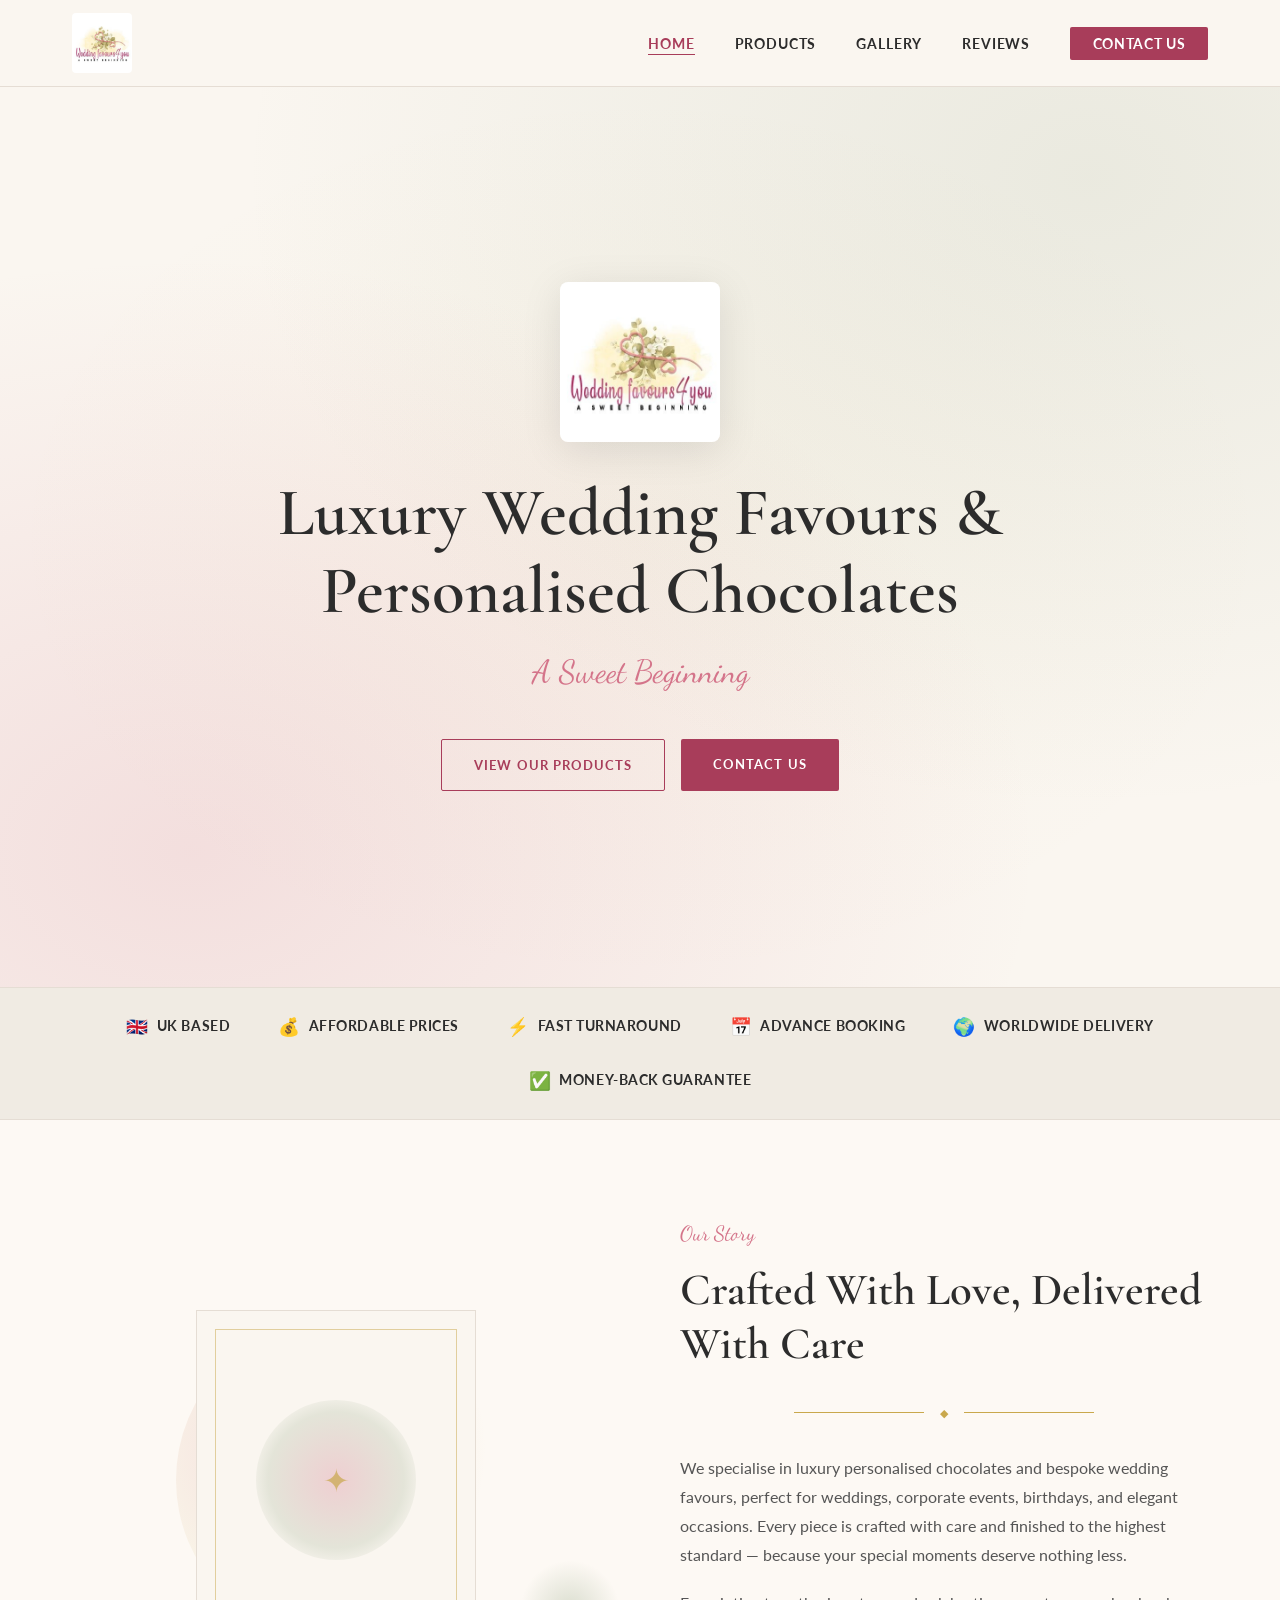
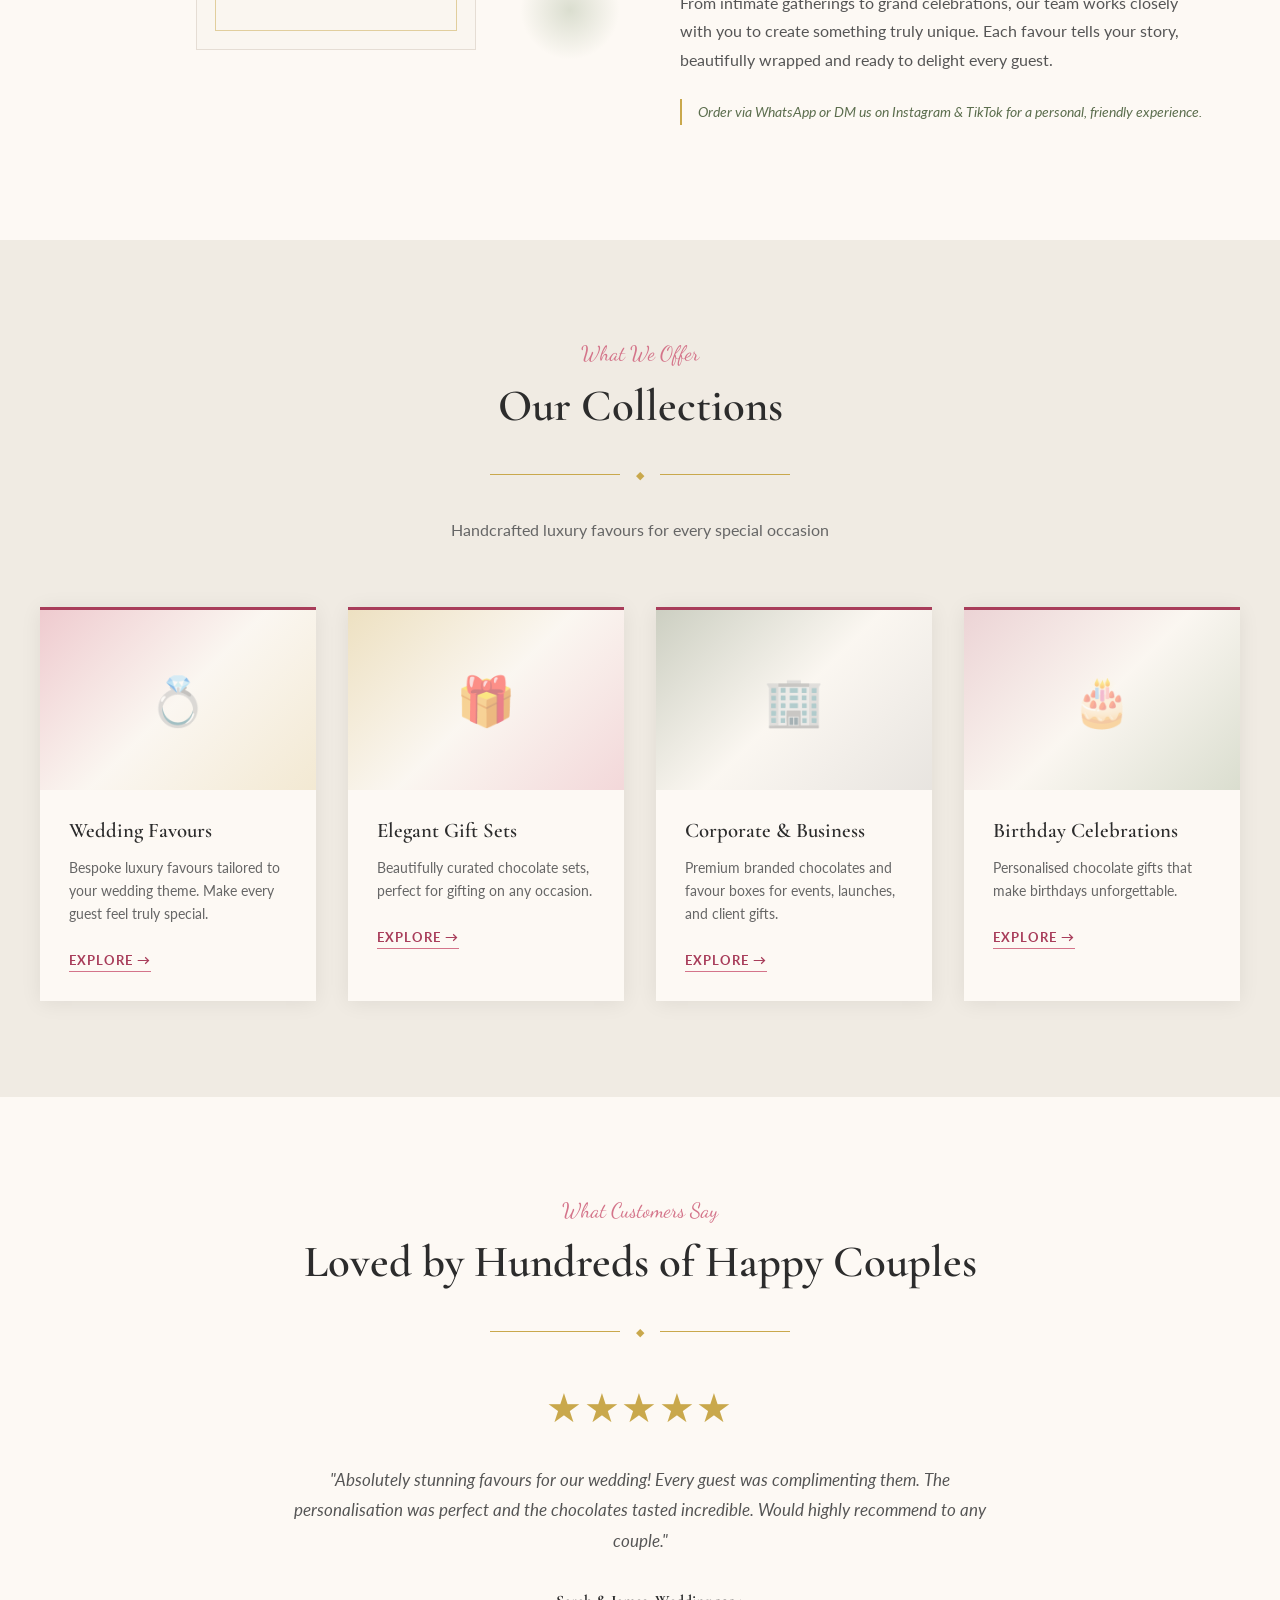
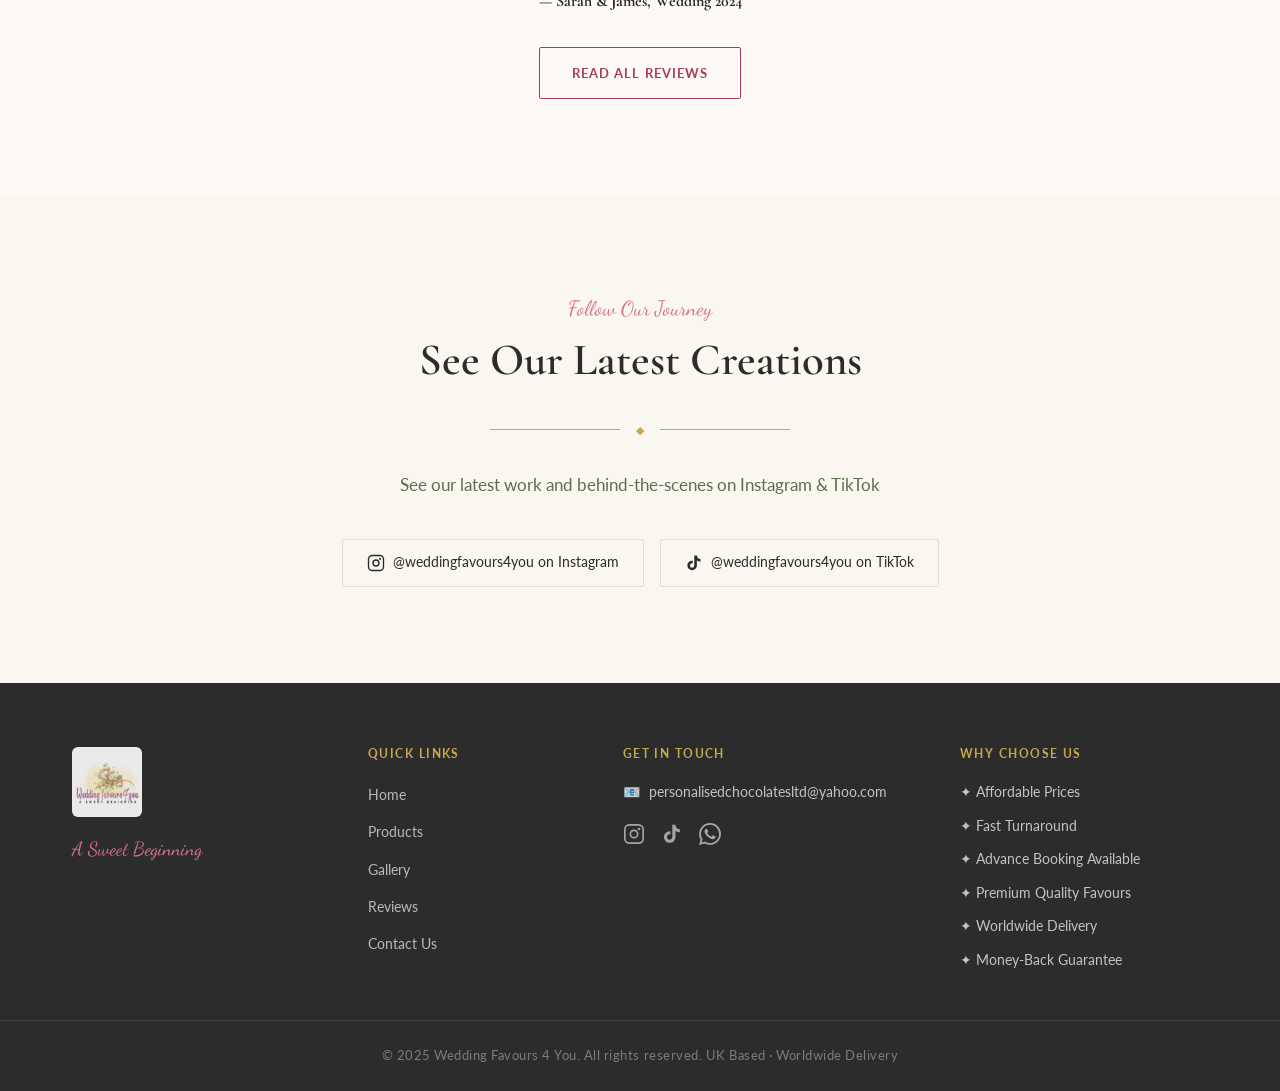
==== commit bff7f8f1: "Update contact, reviews, footer, and hero based on feedback" ====
--- a/index.html
+++ b/index.html
@@ -41,10 +41,6 @@
         <a href="contact.html" class="btn-primary">Contact Us</a>
       </div>
     </div>
-    <div class="scroll-indicator">
-      <span>Scroll</span>
-      <svg xmlns="http://www.w3.org/2000/svg" width="18" height="18" viewBox="0 0 24 24" fill="none" stroke="currentColor" stroke-width="2" stroke-linecap="round" stroke-linejoin="round"><polyline points="6 9 12 15 18 9"/></svg>
-    </div>
   </section>
 
   <!-- Trust Bar -->
@@ -176,7 +172,6 @@
       <div class="footer-contact">
         <h4>Get in Touch</h4>
         <p>📧 <a href="mailto:personalisedchocolatesltd@yahoo.com">personalisedchocolatesltd@yahoo.com</a></p>
-        <p>📱 <a href="https://wa.me/447737881671">WhatsApp: 07737 881671</a></p>
         <div class="footer-socials">
           <a href="https://www.instagram.com/weddingfavours4you" target="_blank" rel="noopener" aria-label="Instagram">
             <svg xmlns="http://www.w3.org/2000/svg" width="22" height="22" viewBox="0 0 24 24" fill="none" stroke="currentColor" stroke-width="1.8" stroke-linecap="round" stroke-linejoin="round"><rect x="2" y="2" width="20" height="20" rx="5" ry="5"/><circle cx="12" cy="12" r="4"/><circle cx="17.5" cy="6.5" r="0.5" fill="currentColor"/></svg>
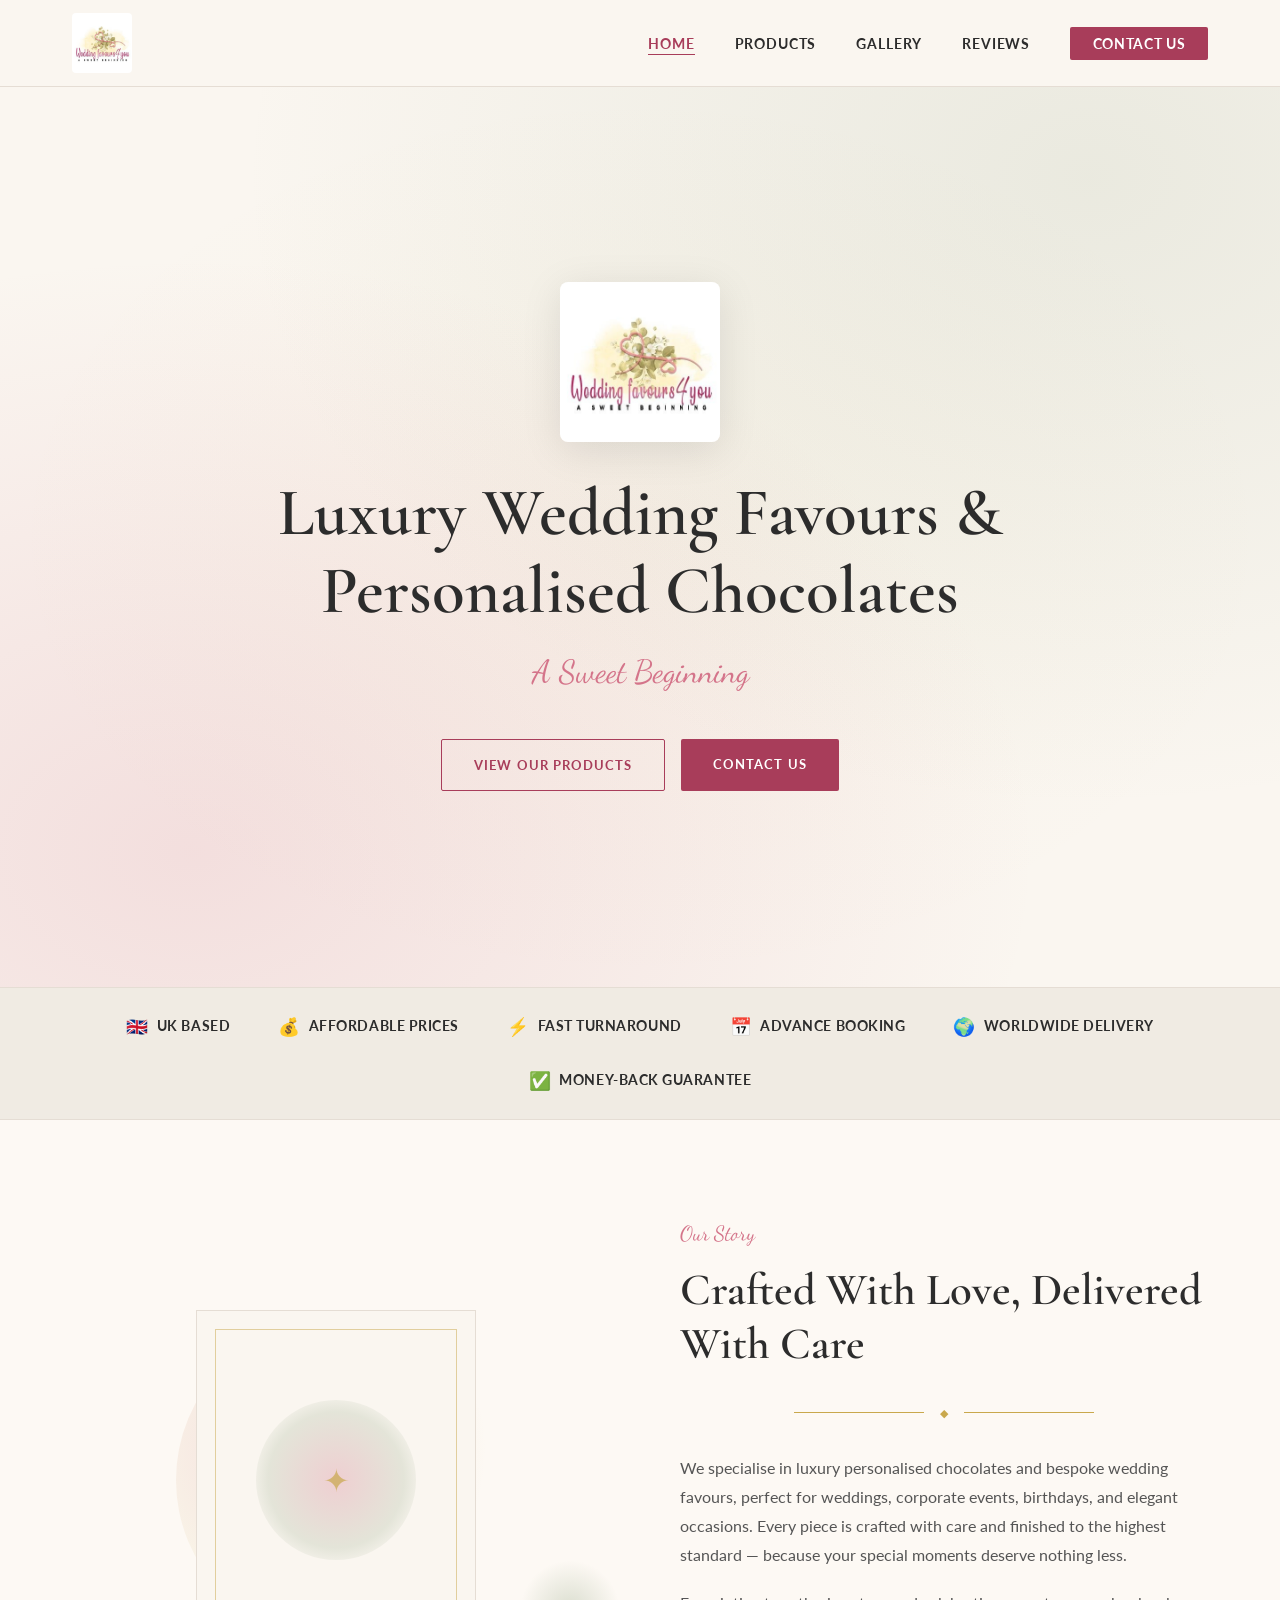
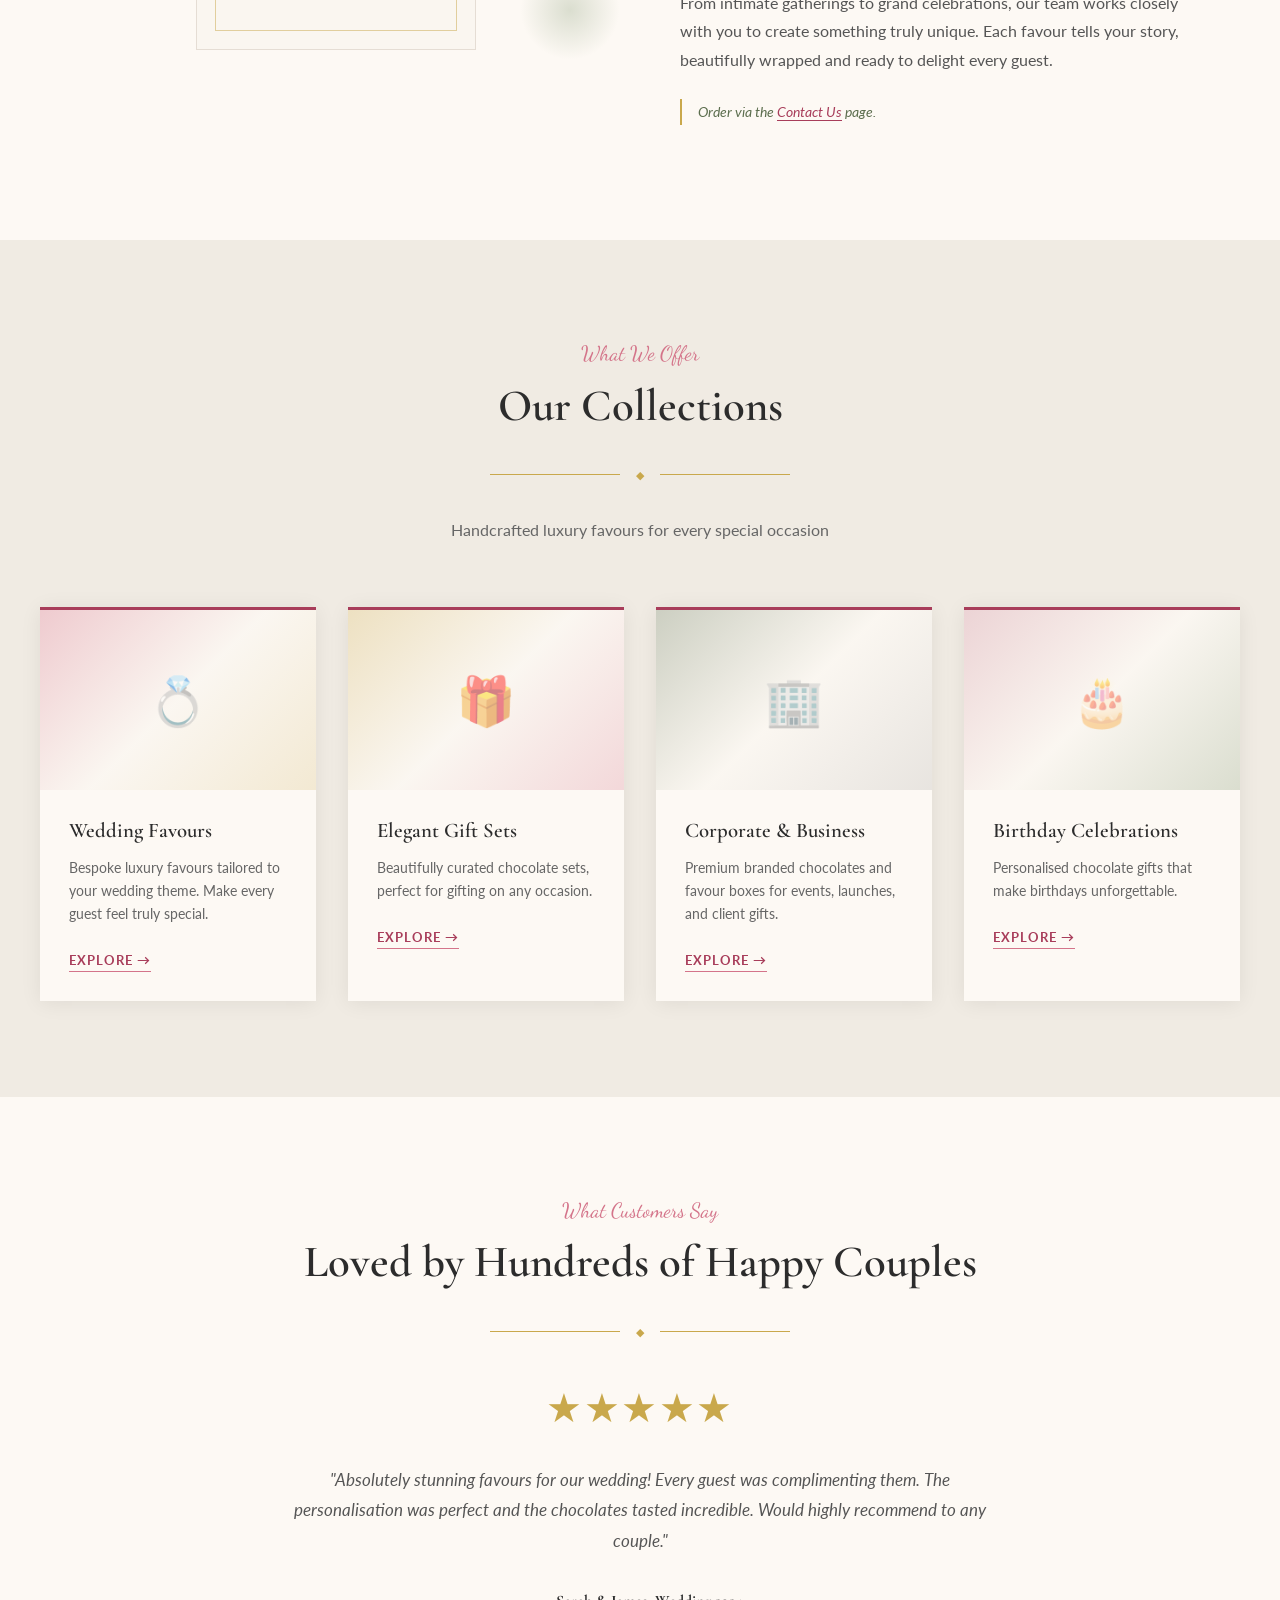
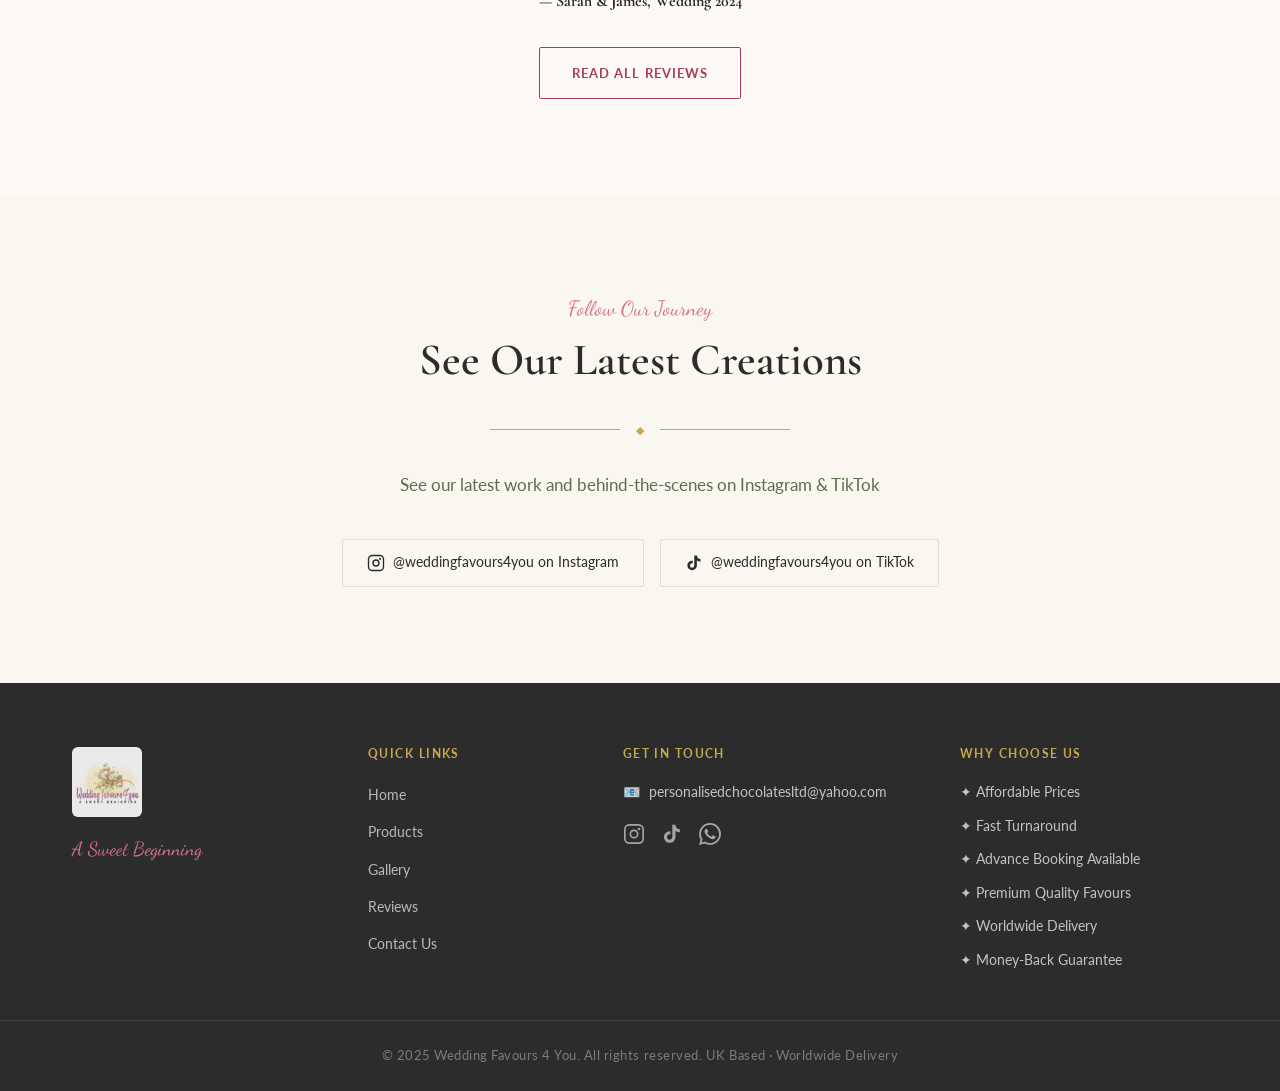
==== commit 96c2d9cd: "Minor copy and UI updates across contact, reviews, and home pages" ====
--- a/index.html
+++ b/index.html
@@ -71,7 +71,7 @@
           <div class="divider"><span class="divider-diamond">◆</span></div>
           <p>We specialise in luxury personalised chocolates and bespoke wedding favours, perfect for weddings, corporate events, birthdays, and elegant occasions. Every piece is crafted with care and finished to the highest standard — because your special moments deserve nothing less.</p>
           <p>From intimate gatherings to grand celebrations, our team works closely with you to create something truly unique. Each favour tells your story, beautifully wrapped and ready to delight every guest.</p>
-          <p class="order-note">Order via WhatsApp or DM us on Instagram &amp; TikTok for a personal, friendly experience.</p>
+          <p class="order-note">Order via the <a href="contact.html" style="color: var(--deep-rose); text-decoration: underline; text-underline-offset: 3px;">Contact Us</a> page.</p>
         </div>
       </div>
     </div>
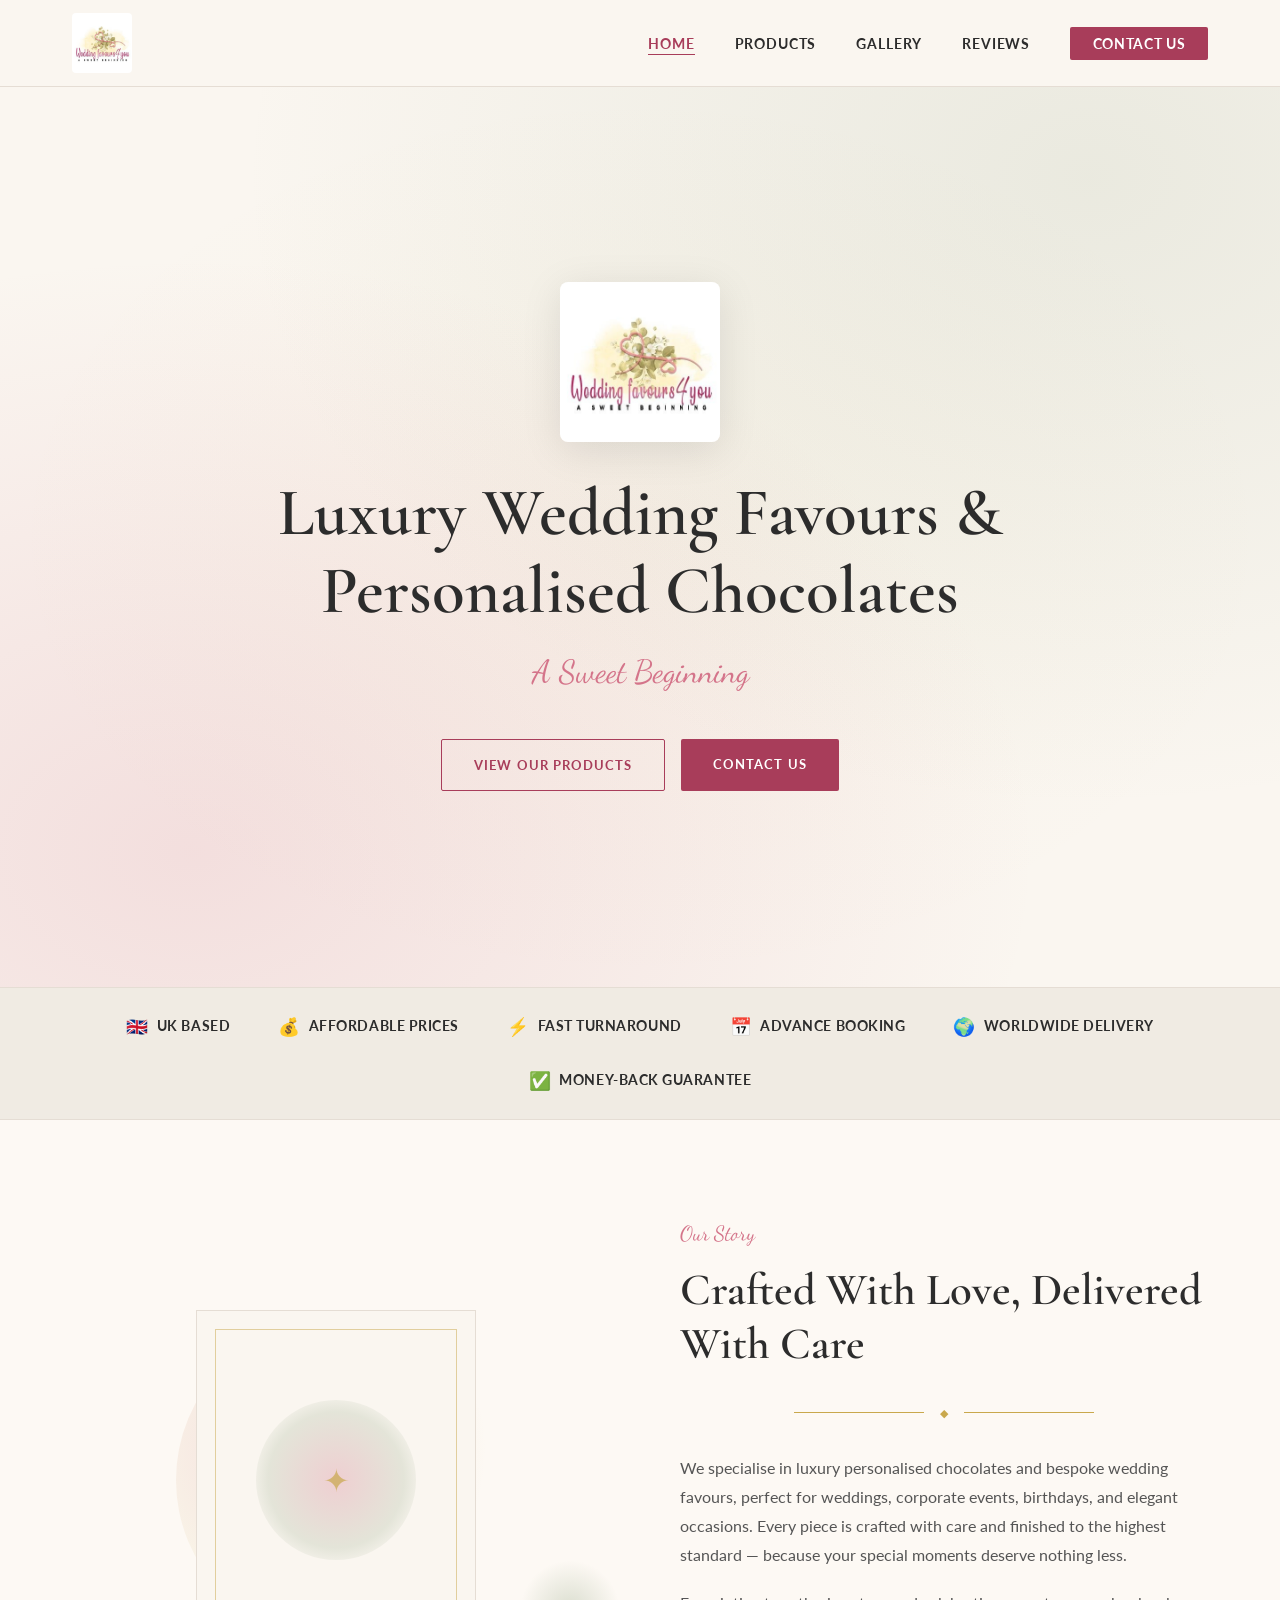
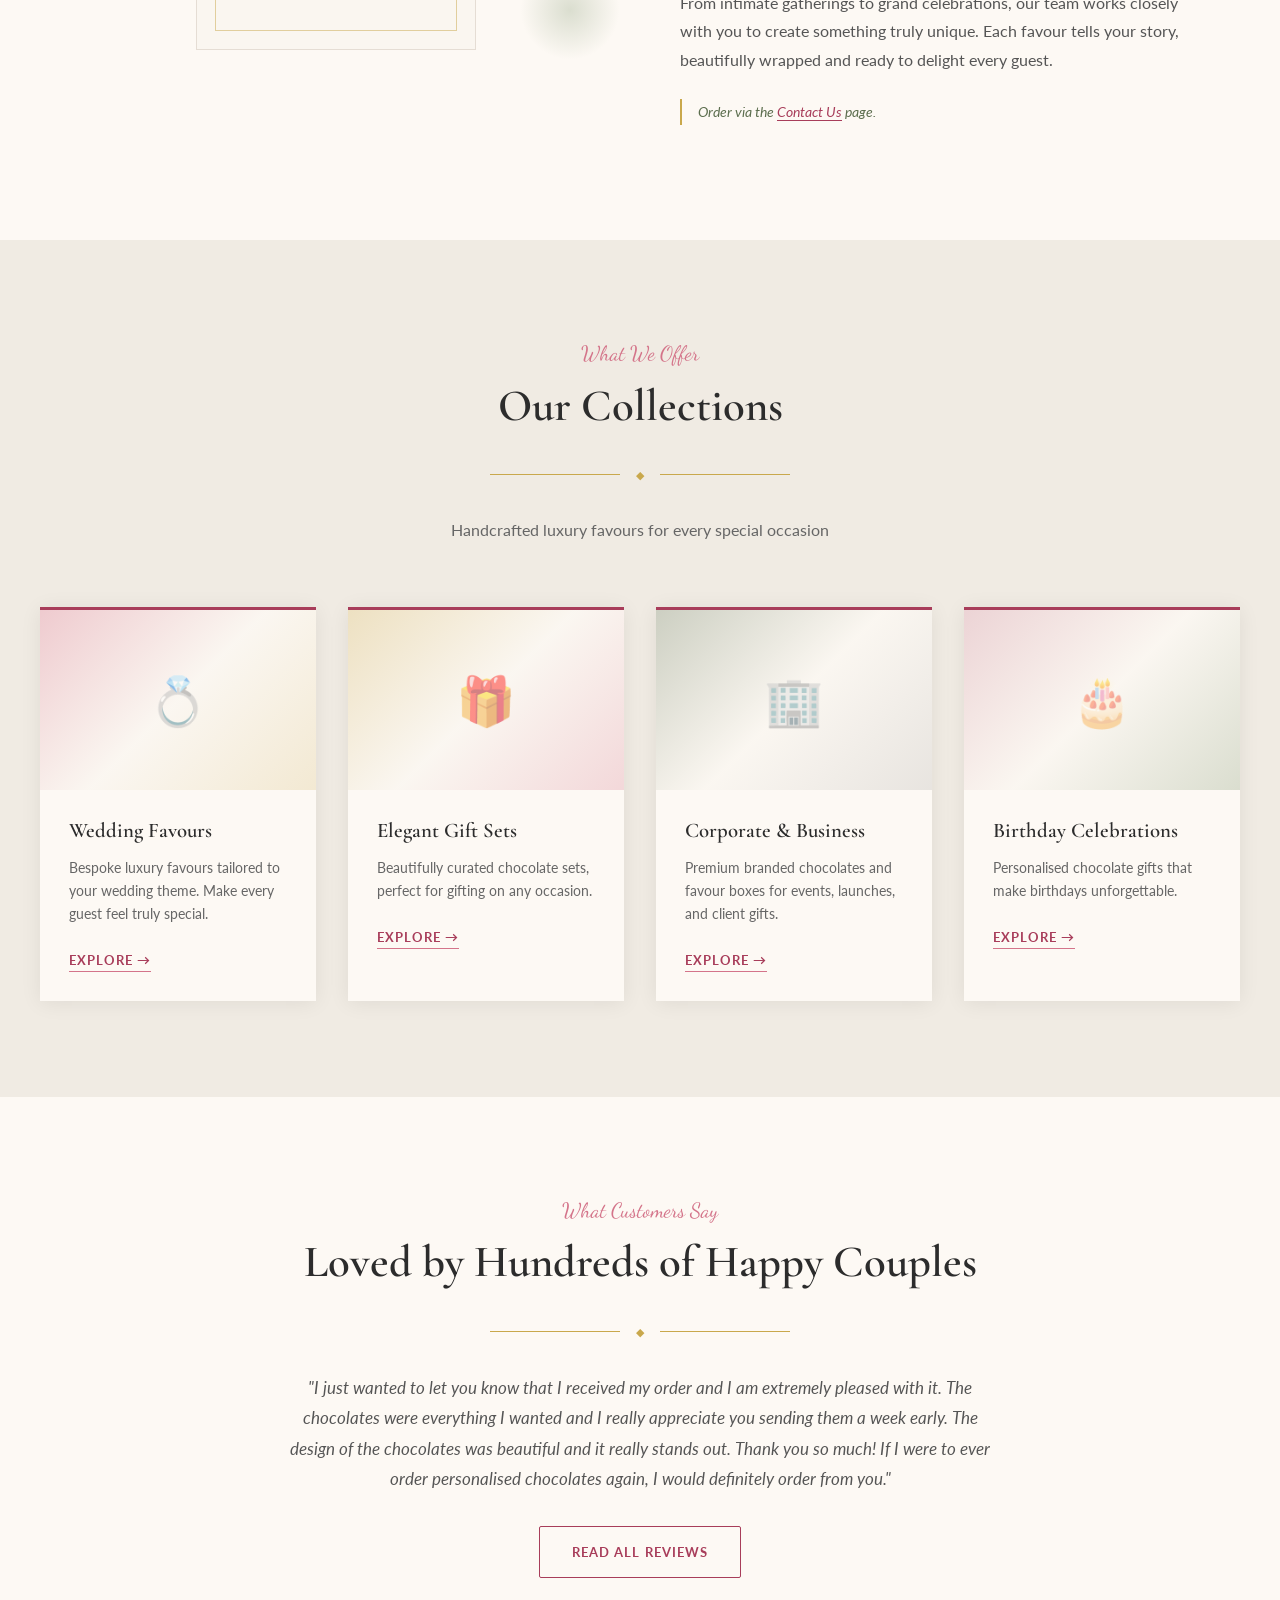
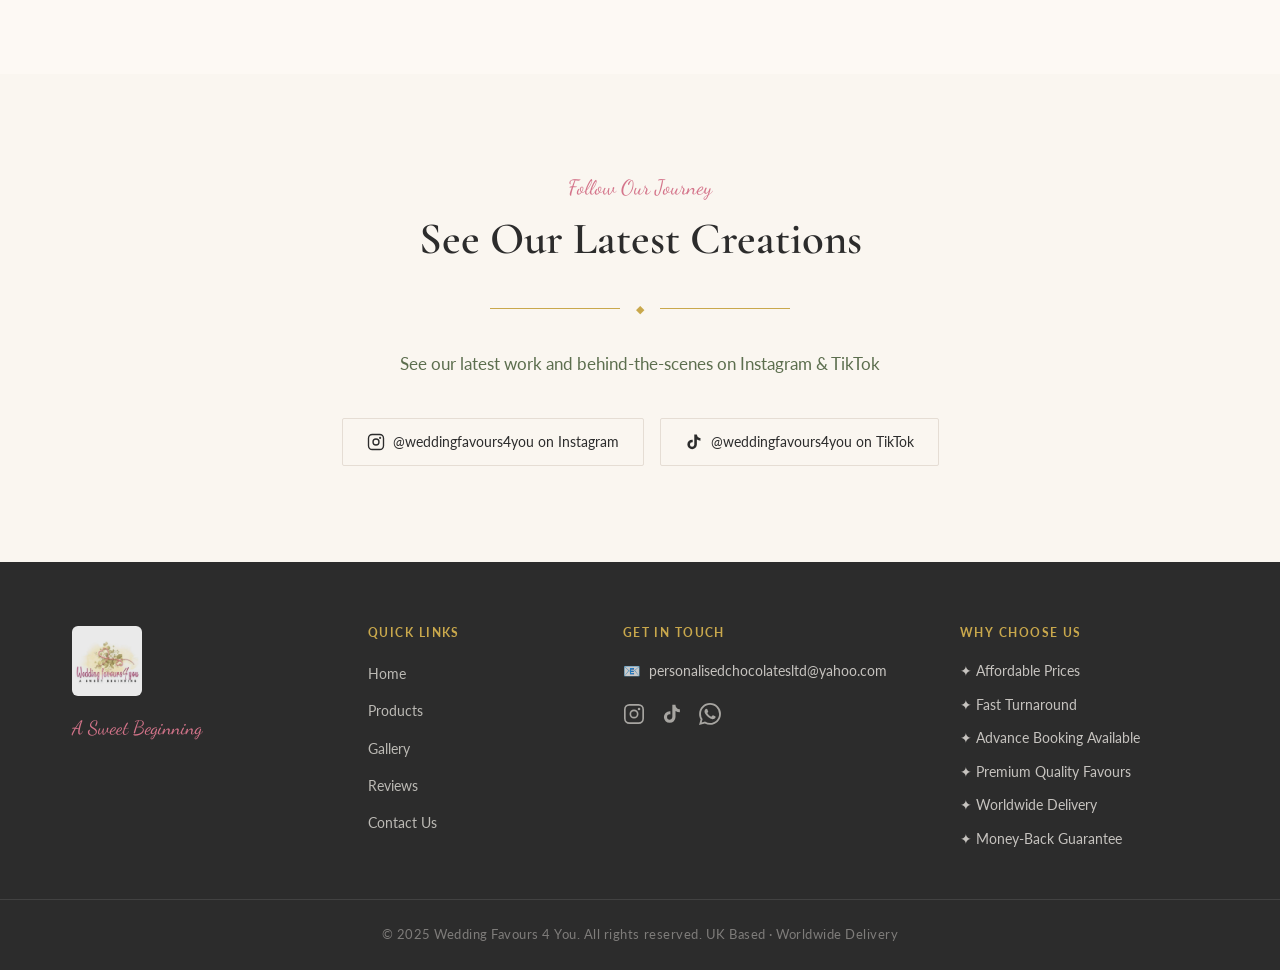
==== commit 59b026ff: "Replace home page teaser review with real customer review" ====
--- a/index.html
+++ b/index.html
@@ -127,9 +127,7 @@
       <span class="section-label">What Customers Say</span>
       <h2>Loved by Hundreds of Happy Couples</h2>
       <div class="divider"><span class="divider-diamond">◆</span></div>
-      <div style="font-size: 2.5rem; color: var(--gold); margin: 1.5rem 0; letter-spacing: 0.1rem;">★★★★★</div>
-      <p style="color: #555; font-style: italic; font-size: 1.05rem; line-height: 1.8; margin-bottom: 2rem;">"Absolutely stunning favours for our wedding! Every guest was complimenting them. The personalisation was perfect and the chocolates tasted incredible. Would highly recommend to any couple."</p>
-      <p style="font-family: 'Cormorant Garamond', serif; font-weight: 700; color: var(--charcoal); margin-bottom: 2rem;">— Sarah &amp; James, Wedding 2024</p>
+      <p style="color: #555; font-style: italic; font-size: 1.05rem; line-height: 1.8; margin-bottom: 2rem;">"I just wanted to let you know that I received my order and I am extremely pleased with it. The chocolates were everything I wanted and I really appreciate you sending them a week early. The design of the chocolates was beautiful and it really stands out. Thank you so much! If I were to ever order personalised chocolates again, I would definitely order from you."</p>
       <a href="reviews.html" class="btn-outline">Read All Reviews</a>
     </div>
   </section>
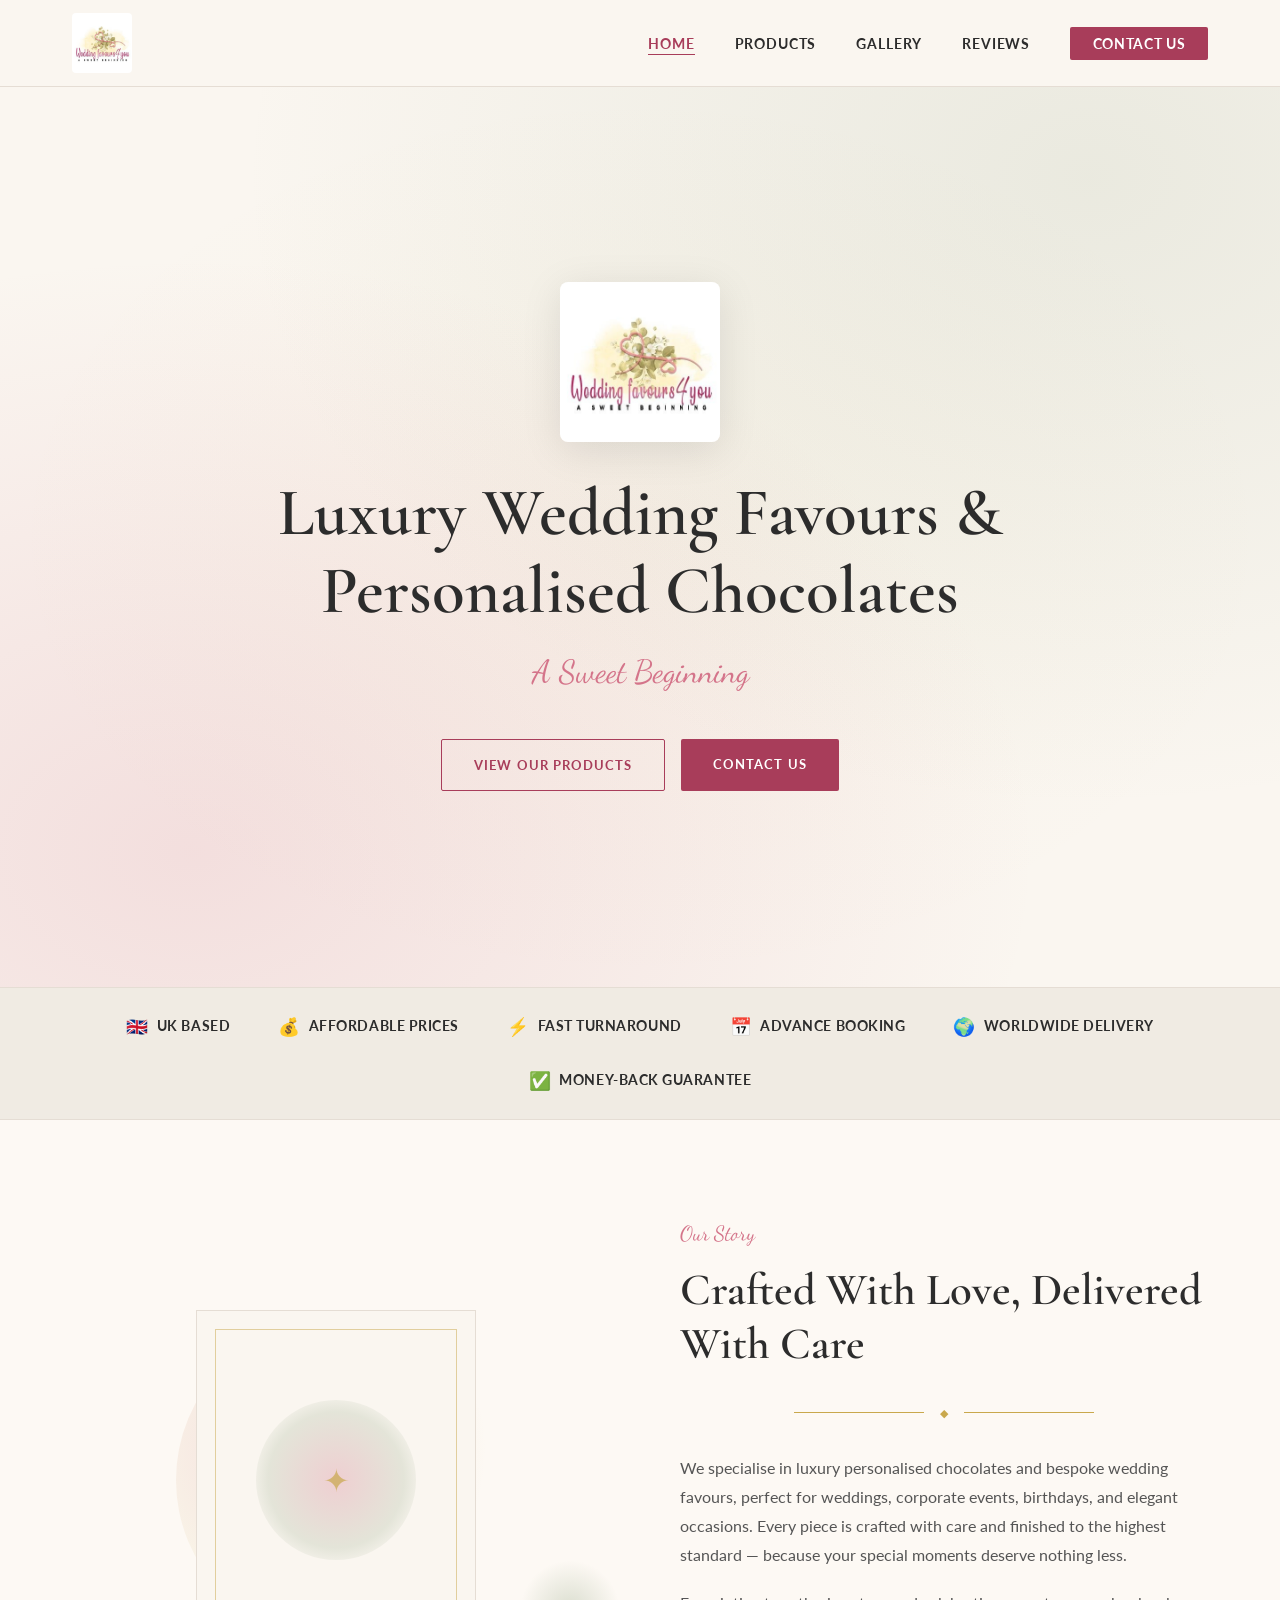
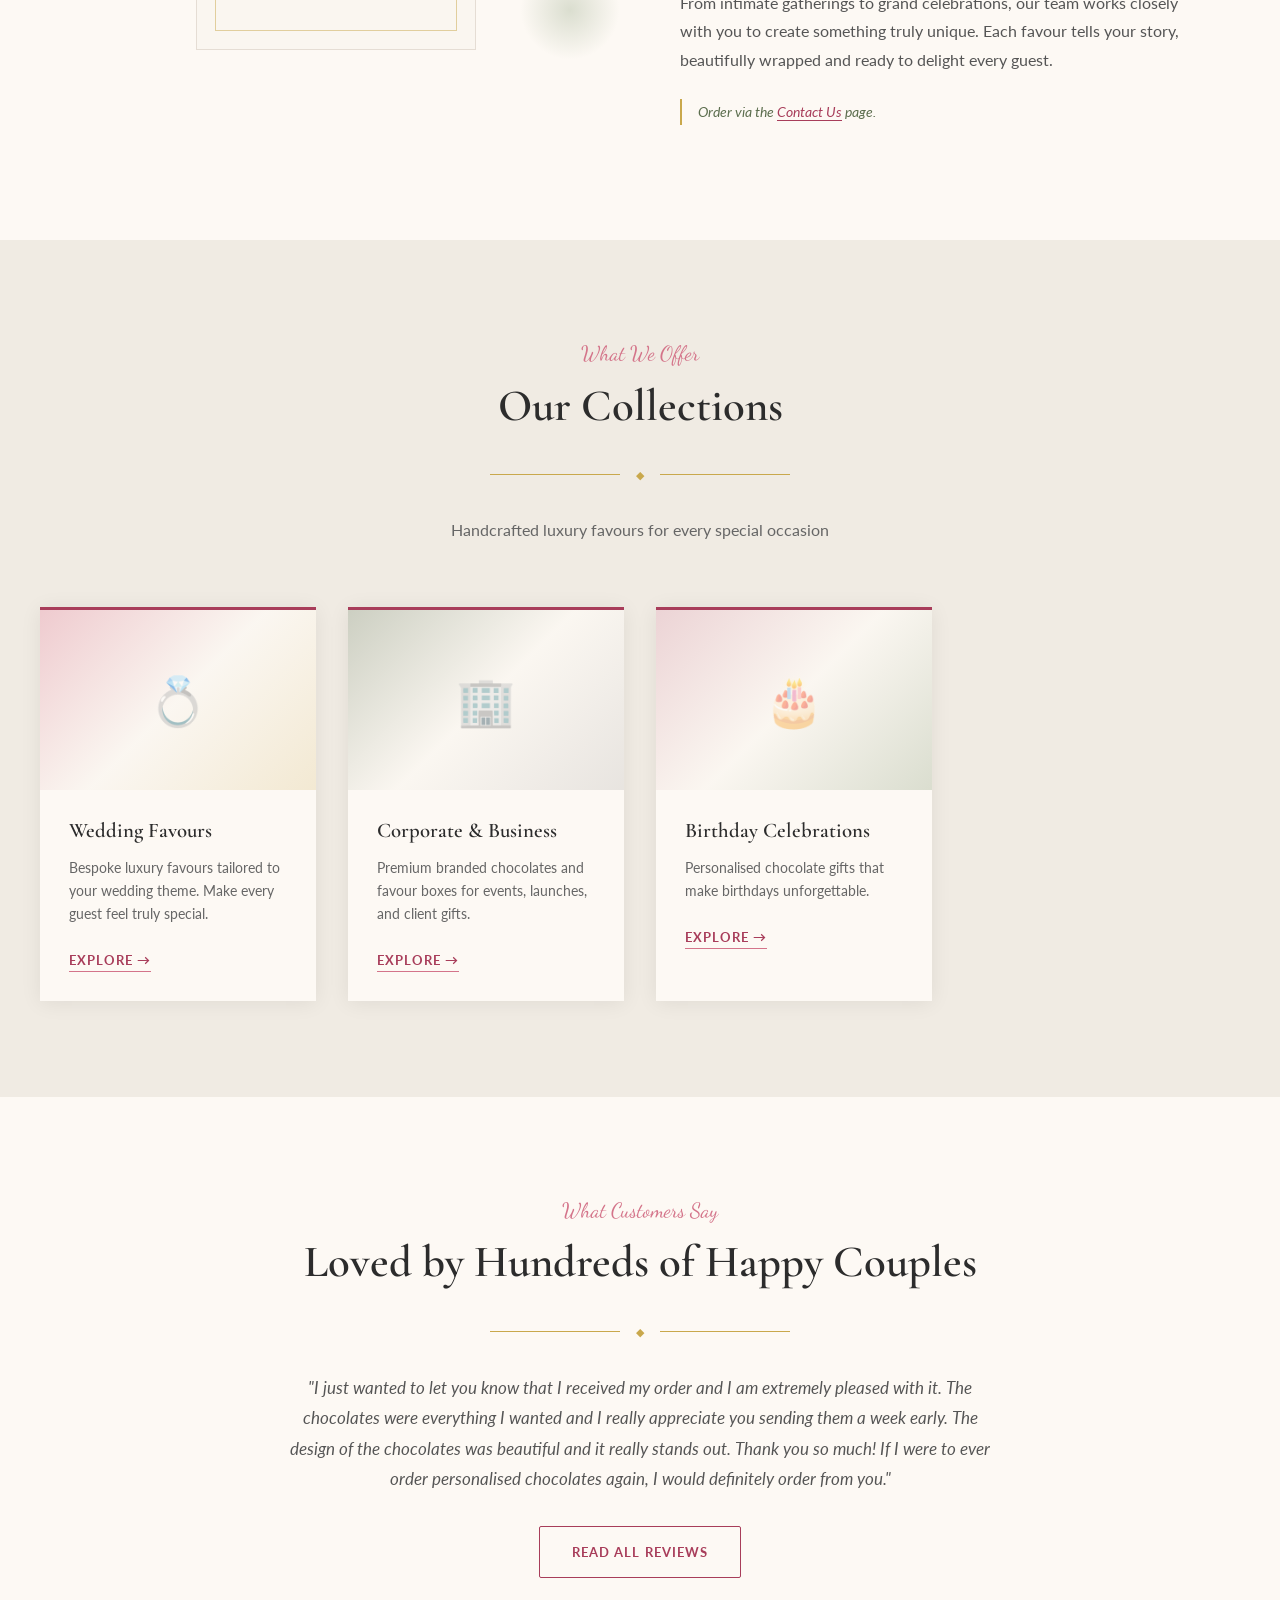
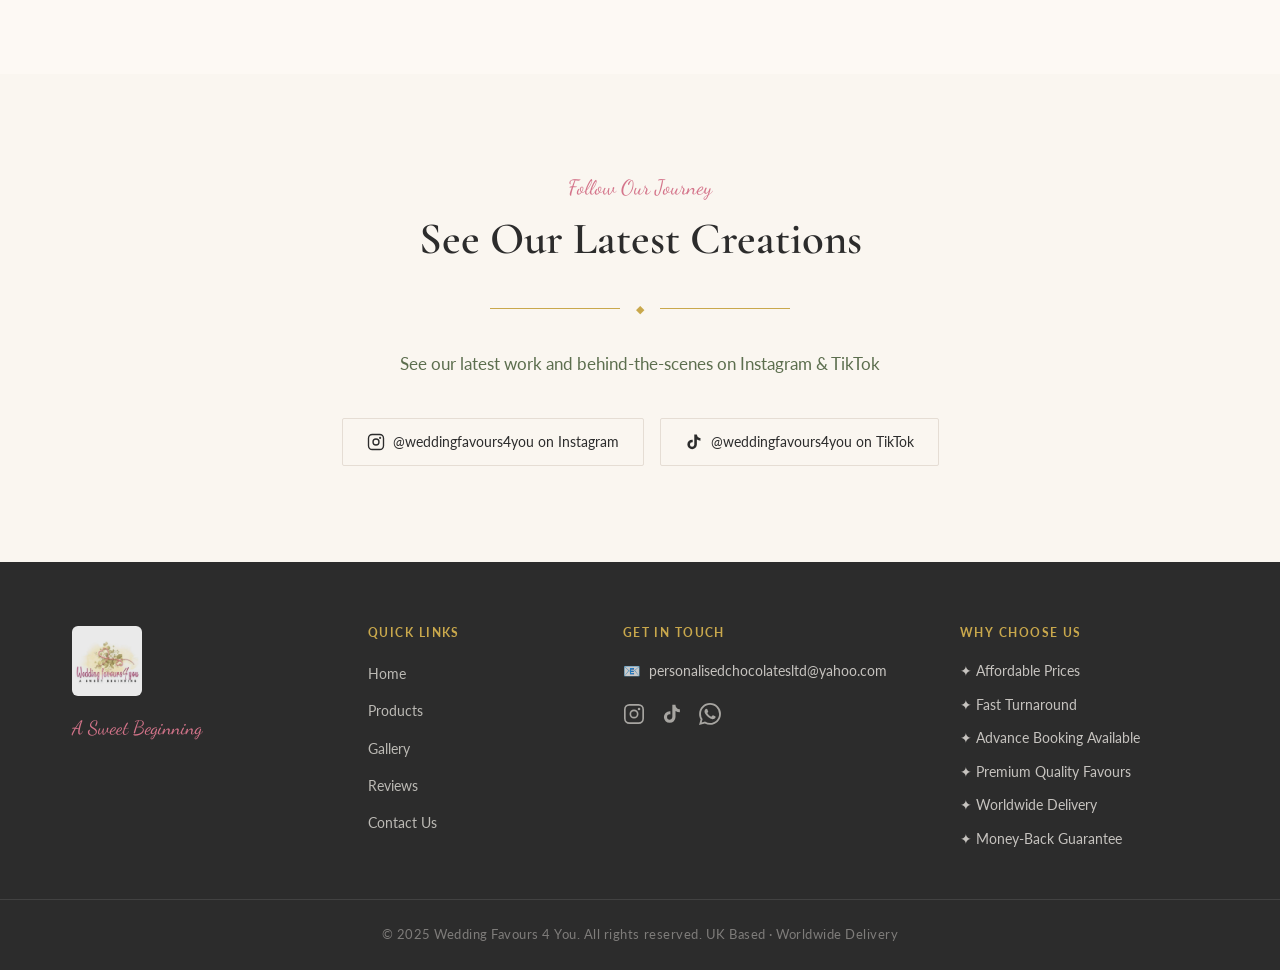
==== commit 11ac540d: "Remove gift sets, add real images, rename image files" ====
--- a/index.html
+++ b/index.html
@@ -92,14 +92,6 @@
           <h3>Wedding Favours</h3>
           <p>Bespoke luxury favours tailored to your wedding theme. Make every guest feel truly special.</p>
           <a href="products.html#wedding" class="category-link">Explore &rarr;</a>
-        </div>
-      </div>
-      <div class="category-card animate-on-scroll">
-        <div class="category-image gifts" data-icon="🎁"></div>
-        <div class="category-body">
-          <h3>Elegant Gift Sets</h3>
-          <p>Beautifully curated chocolate sets, perfect for gifting on any occasion.</p>
-          <a href="products.html#gifts" class="category-link">Explore &rarr;</a>
         </div>
       </div>
       <div class="category-card animate-on-scroll">
--- a/css/styles.css
+++ b/css/styles.css
@@ -662,6 +662,13 @@
   border: 1.5px solid var(--gold);
   z-index: 0;
 }
+.product-image-block > img {
+  width: 100%;
+  height: 100%;
+  object-fit: cover;
+  display: block;
+  border-radius: 2px;
+}
 .product-text .category-badge {
   display: inline-block;
   background: var(--light-grey);
@@ -768,6 +775,16 @@
   height: 260px;
   position: relative;
   overflow: hidden;
+}
+.gallery-card-image img {
+  width: 100%;
+  height: 100%;
+  object-fit: cover;
+  display: block;
+  transition: transform 0.4s ease;
+}
+.gallery-card:hover .gallery-card-image img {
+  transform: scale(1.04);
 }
 .gallery-card-image::after {
   content: '';
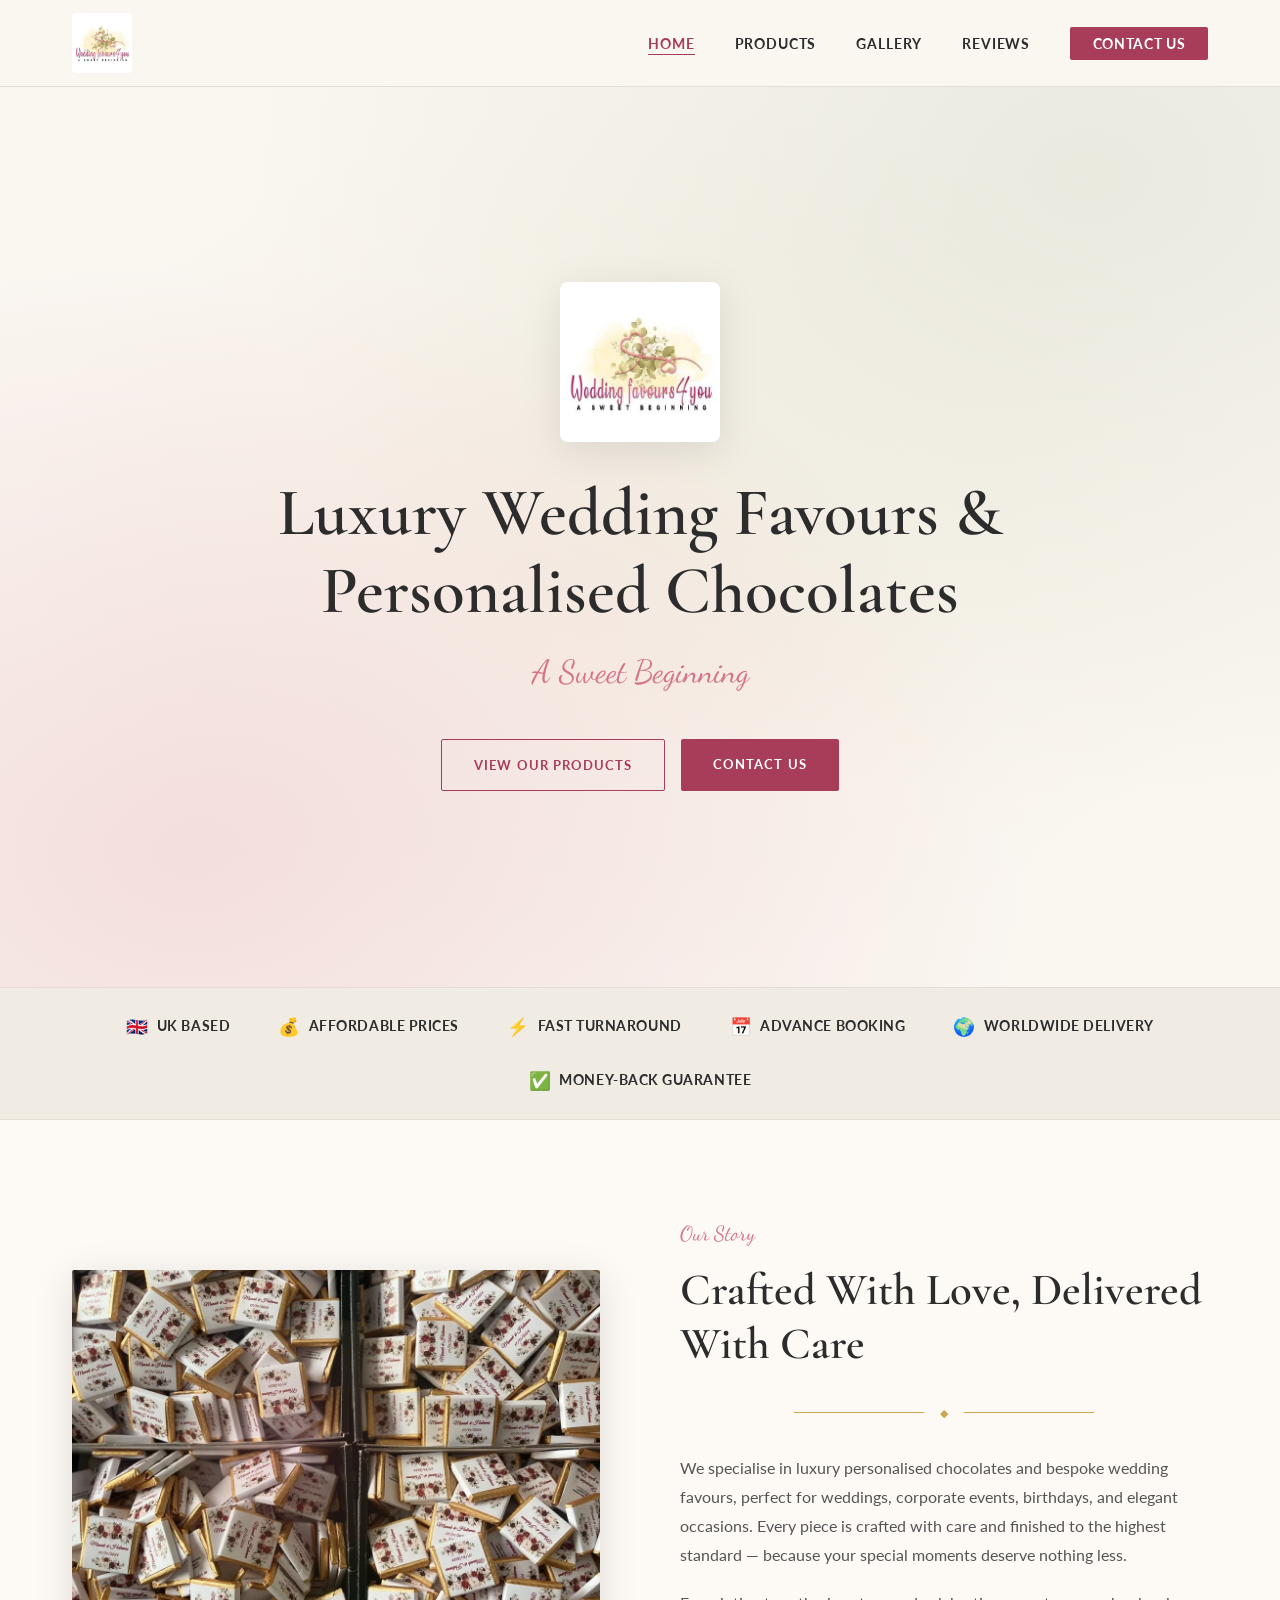
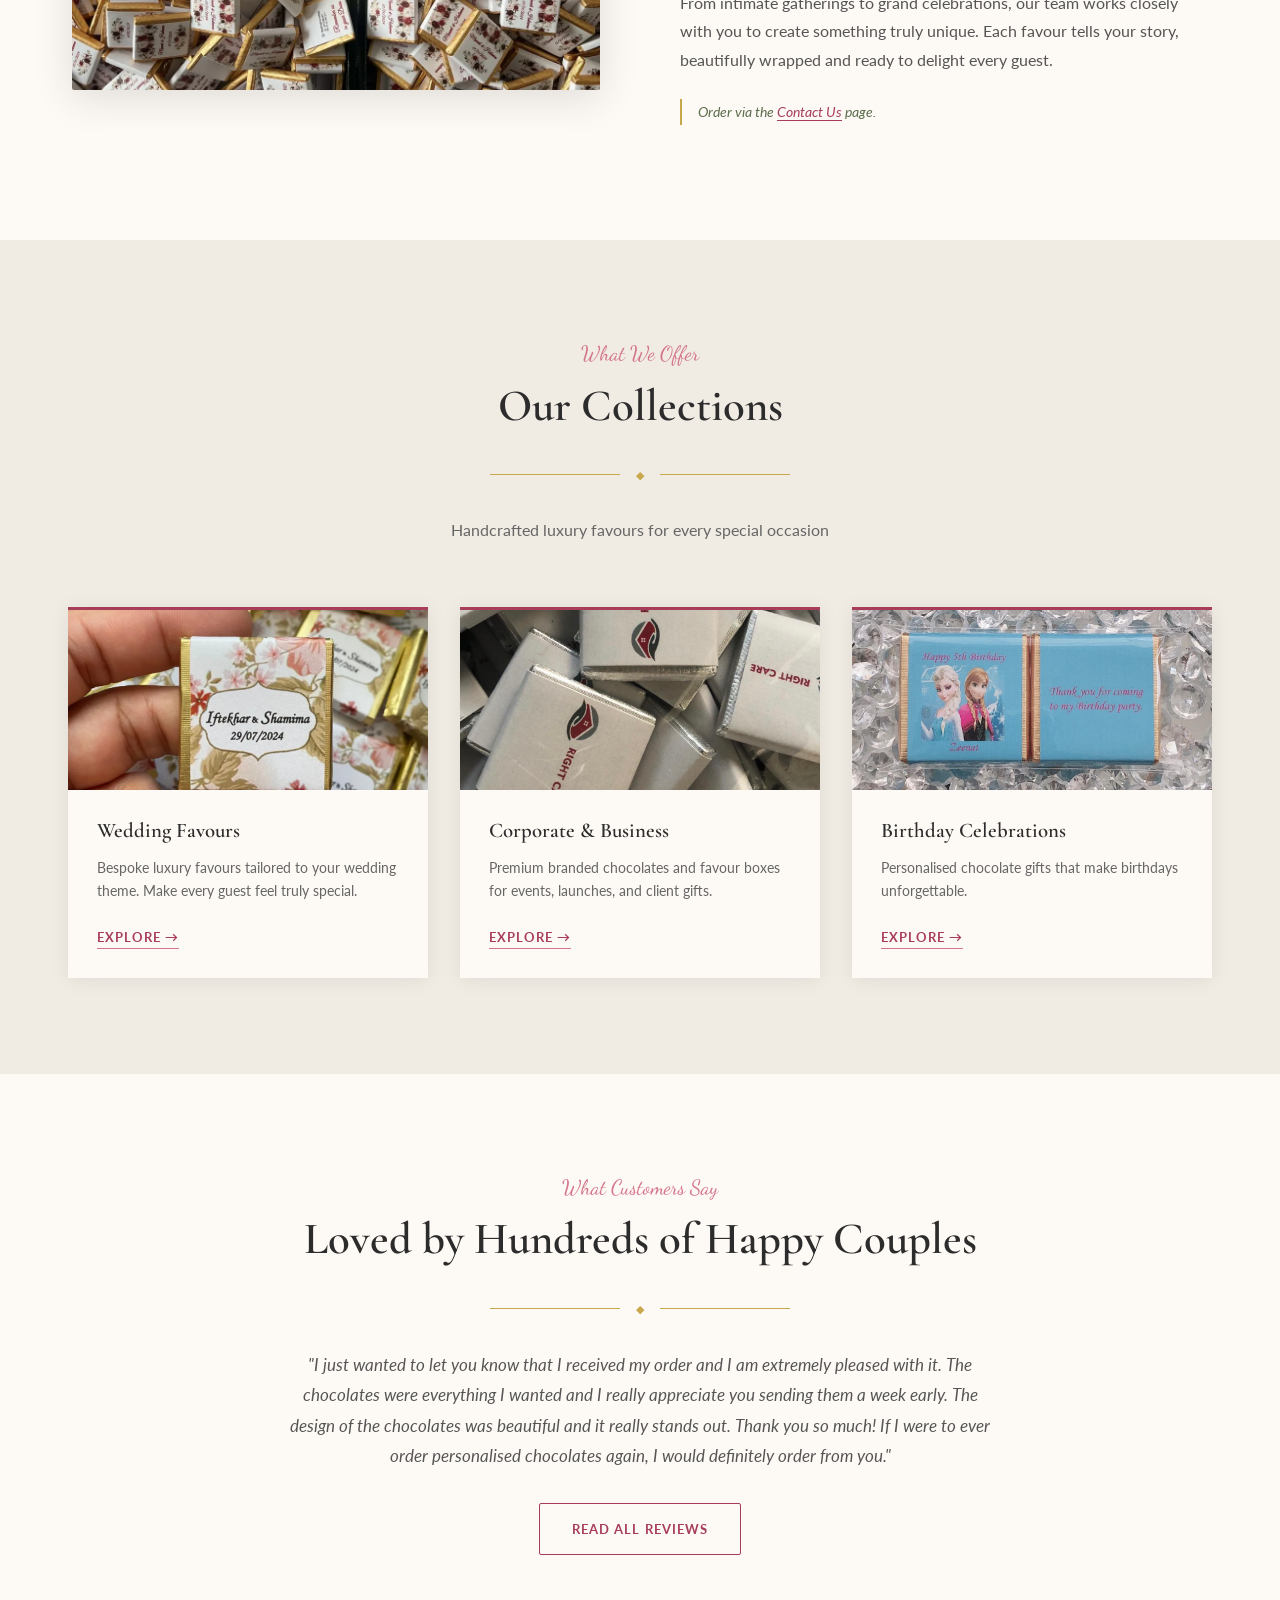
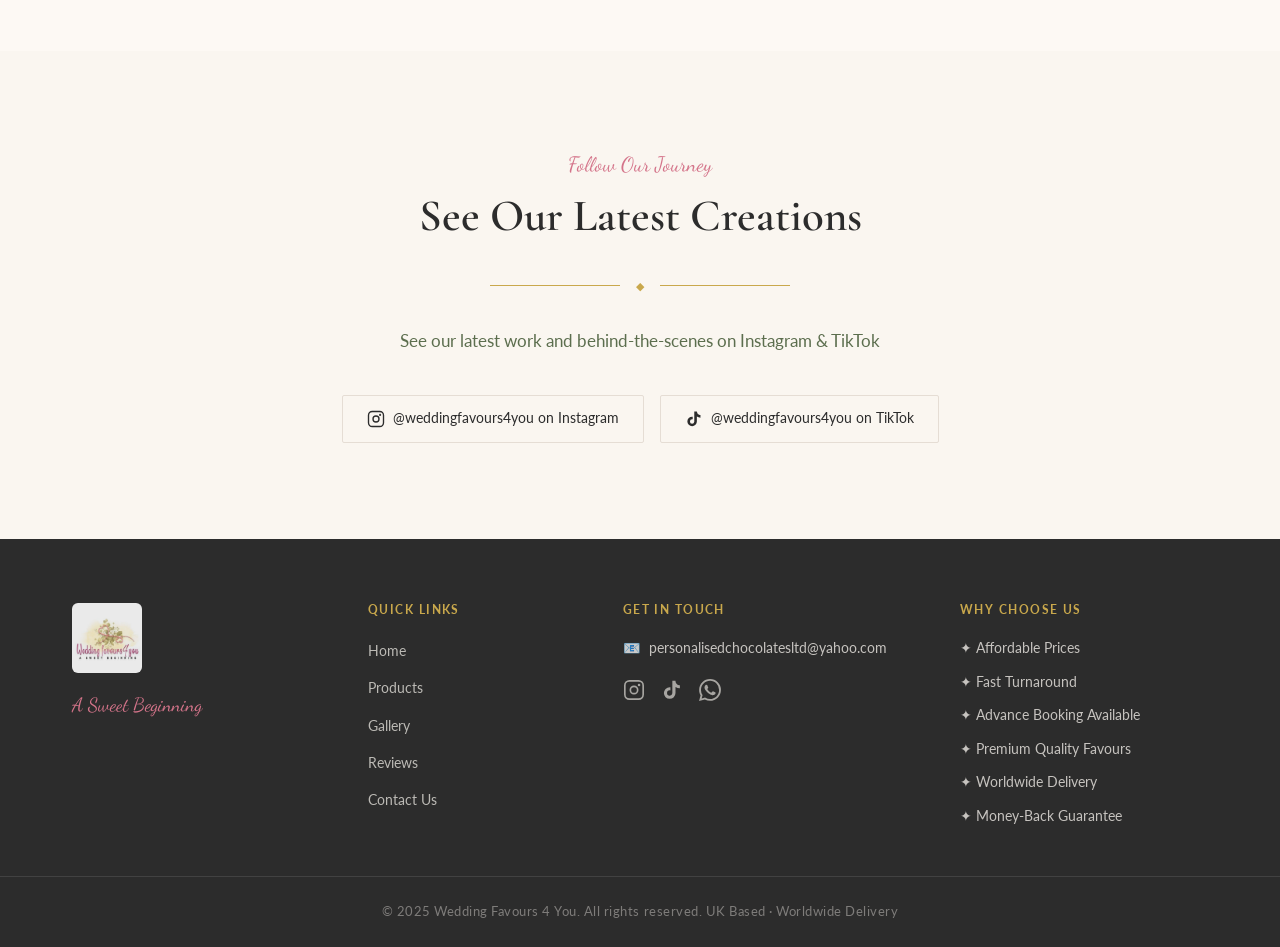
==== commit ca0fb3de: "Replace all home page placeholders with real images" ====
--- a/index.html
+++ b/index.html
@@ -60,10 +60,7 @@
     <div class="about-section">
       <div class="about-grid">
         <div class="about-art animate-on-scroll">
-          <div class="about-art-frame">
-            <div class="about-art-inner"></div>
-          </div>
-          <div class="about-art-accent"></div>
+          <img src="images/weddings/wedding3.jpg" alt="Our handcrafted wedding favours" class="about-real-img">
         </div>
         <div class="about-text animate-on-scroll">
           <span class="section-label">Our Story</span>
@@ -87,7 +84,7 @@
     </div>
     <div class="categories-grid">
       <div class="category-card animate-on-scroll">
-        <div class="category-image wedding" data-icon="💍"></div>
+        <div class="category-image"><img src="images/weddings/wedding1.jpg" alt="Wedding Favours" loading="lazy"></div>
         <div class="category-body">
           <h3>Wedding Favours</h3>
           <p>Bespoke luxury favours tailored to your wedding theme. Make every guest feel truly special.</p>
@@ -95,7 +92,7 @@
         </div>
       </div>
       <div class="category-card animate-on-scroll">
-        <div class="category-image corporate" data-icon="🏢"></div>
+        <div class="category-image"><img src="images/corporate/corporate1.jpg" alt="Corporate Chocolates" loading="lazy"></div>
         <div class="category-body">
           <h3>Corporate &amp; Business</h3>
           <p>Premium branded chocolates and favour boxes for events, launches, and client gifts.</p>
@@ -103,7 +100,7 @@
         </div>
       </div>
       <div class="category-card animate-on-scroll">
-        <div class="category-image birthday" data-icon="🎂"></div>
+        <div class="category-image"><img src="images/birthdays/birthday1.jpg" alt="Birthday Chocolates" loading="lazy"></div>
         <div class="category-body">
           <h3>Birthday Celebrations</h3>
           <p>Personalised chocolate gifts that make birthdays unforgettable.</p>
--- a/css/styles.css
+++ b/css/styles.css
@@ -484,6 +484,13 @@
   border-radius: 50%;
   background: radial-gradient(circle, rgba(138,158,122,0.3) 0%, transparent 70%);
 }
+.about-real-img {
+  width: 100%;
+  height: 100%;
+  object-fit: cover;
+  border-radius: 2px;
+  box-shadow: 0 8px 40px rgba(0,0,0,0.12);
+}
 .about-text .section-label {
   display: block;
   font-family: 'Dancing Script', cursive;
@@ -521,10 +528,11 @@
 }
 .categories-grid {
   display: grid;
-  grid-template-columns: repeat(4, 1fr);
+  grid-template-columns: repeat(3, minmax(0, 360px));
   gap: 2rem;
   max-width: 1200px;
   margin: 0 auto;
+  justify-content: center;
 }
 .category-card {
   background: var(--warm-white);
@@ -543,26 +551,15 @@
   position: relative;
   overflow: hidden;
 }
-.category-image.wedding {
-  background: linear-gradient(135deg, rgba(212,116,138,0.35) 0%, rgba(250,246,240,0.8) 50%, rgba(201,168,76,0.2) 100%);
-}
-.category-image.gifts {
-  background: linear-gradient(135deg, rgba(201,168,76,0.3) 0%, rgba(250,246,240,0.8) 50%, rgba(212,116,138,0.25) 100%);
-}
-.category-image.corporate {
-  background: linear-gradient(135deg, rgba(92,110,78,0.3) 0%, rgba(250,246,240,0.8) 50%, rgba(44,44,44,0.1) 100%);
-}
-.category-image.birthday {
-  background: linear-gradient(135deg, rgba(168,61,90,0.2) 0%, rgba(250,246,240,0.8) 50%, rgba(138,158,122,0.3) 100%);
-}
-.category-image::after {
-  content: attr(data-icon);
-  position: absolute;
-  top: 50%;
-  left: 50%;
-  transform: translate(-50%, -50%);
-  font-size: 3rem;
-  opacity: 0.5;
+.category-image img {
+  width: 100%;
+  height: 100%;
+  object-fit: cover;
+  display: block;
+  transition: transform 0.4s ease;
+}
+.category-card:hover .category-image img {
+  transform: scale(1.05);
 }
 .category-body { padding: 1.8rem; }
 .category-body h3 {
@@ -1167,11 +1164,13 @@
    RESPONSIVE
    ============================================= */
 @media (max-width: 1024px) {
-  .categories-grid { grid-template-columns: repeat(2, 1fr); }
+  .categories-grid { grid-template-columns: repeat(2, minmax(0, 360px)); }
   .footer-inner { grid-template-columns: 1fr 1fr; gap: 2.5rem; }
+  .product-inner { gap: 3rem; }
 }
 
 @media (max-width: 768px) {
+  /* --- Hamburger / Nav overlay --- */
   .hamburger { display: flex; }
   .nav-links {
     display: none;
@@ -1185,39 +1184,70 @@
     align-items: center;
     justify-content: center;
     gap: 2.5rem;
-    z-index: 999;
+    z-index: 1050; /* above header (1000), below hamburger (1100) */
     padding: 2rem;
   }
   .nav-links.nav-open { display: flex; }
   .nav-links li a {
-    font-size: 1.2rem;
+    font-size: 1.3rem;
     letter-spacing: 0.08em;
   }
   .nav-cta { padding: 0.7rem 2rem !important; }
 
+  /* --- Layouts --- */
   .about-grid,
   .product-inner,
-  .contact-grid { grid-template-columns: 1fr; gap: 2.5rem; }
+  .contact-grid { grid-template-columns: 1fr; gap: 2rem; }
   .product-section:nth-child(even) .product-inner { direction: ltr; }
-  .about-art { height: 260px; }
-  .product-image-block { height: 280px; }
+  .product-section:nth-child(even) .product-inner > * { direction: ltr; }
+
+  /* --- Sizes --- */
+  .about-art { height: 220px; }
+  .product-image-block { height: 260px; }
+  .hero { min-height: 100svh; }
+  .hero-logo { width: 120px; }
+
+  /* --- Grids --- */
   .categories-grid { grid-template-columns: repeat(2, 1fr); }
   .reviews-grid { grid-template-columns: 1fr; }
   .gallery-grid { grid-template-columns: repeat(2, 1fr); }
   .footer-inner { grid-template-columns: 1fr 1fr; gap: 2rem; }
 
-  section, .about-section, .categories-section, .product-section,
-  .gallery-grid-wrapper, .reviews-grid-wrapper, .contact-section,
-  .insta-cta { padding-left: 1.5rem; padding-right: 1.5rem; }
+  /* --- Spacing --- */
+  .about-section,
+  .categories-section,
+  .insta-cta { padding: 4rem 1.5rem; }
+  .product-section { padding: 4rem 1.5rem; }
+  .gallery-grid-wrapper,
+  .reviews-grid-wrapper,
+  .contact-section { padding-left: 1.5rem; padding-right: 1.5rem; }
+  .page-hero { padding: 3.5rem 1.5rem; }
+
+  /* --- Contact --- */
+  .contact-grid { gap: 3rem; }
+  .contact-info h2, .contact-form-wrapper h2 { font-size: 1.6rem; }
+
+  /* --- Trust bar wraps cleanly --- */
+  .trust-bar-inner { gap: 1rem 2rem; }
 }
 
 @media (max-width: 480px) {
   .categories-grid { grid-template-columns: 1fr; }
   .gallery-grid { grid-template-columns: 1fr; }
   .footer-inner { grid-template-columns: 1fr; }
-  .trust-bar-inner { justify-content: flex-start; overflow-x: auto; flex-wrap: nowrap; padding-bottom: 0.5rem; }
+  .product-image-block { height: 220px; }
+  .about-art { height: 180px; }
+
+  .trust-bar-inner { gap: 0.8rem 1.5rem; }
   .hero-cta { flex-direction: column; align-items: center; }
-  .hero-cta .btn-primary, .hero-cta .btn-outline { width: 100%; max-width: 300px; text-align: center; }
+  .hero-cta .btn-primary,
+  .hero-cta .btn-outline { width: 100%; max-width: 300px; text-align: center; }
   .social-buttons { flex-direction: column; align-items: center; }
   .products-cta-strip .btn-row { flex-direction: column; align-items: center; }
-}
+  .gallery-filters { gap: 0.5rem; }
+  .filter-btn { font-size: 0.75rem; padding: 0.45rem 1rem; }
+  .reviews-grid-wrapper { padding: 2rem 1.5rem 3rem; }
+  .hero { padding: 1.5rem; }
+  .hero h1 { font-size: clamp(1.8rem, 8vw, 2.4rem); }
+  .btn-social { font-size: 0.8rem; padding: 0.65rem 1rem; }
+}
